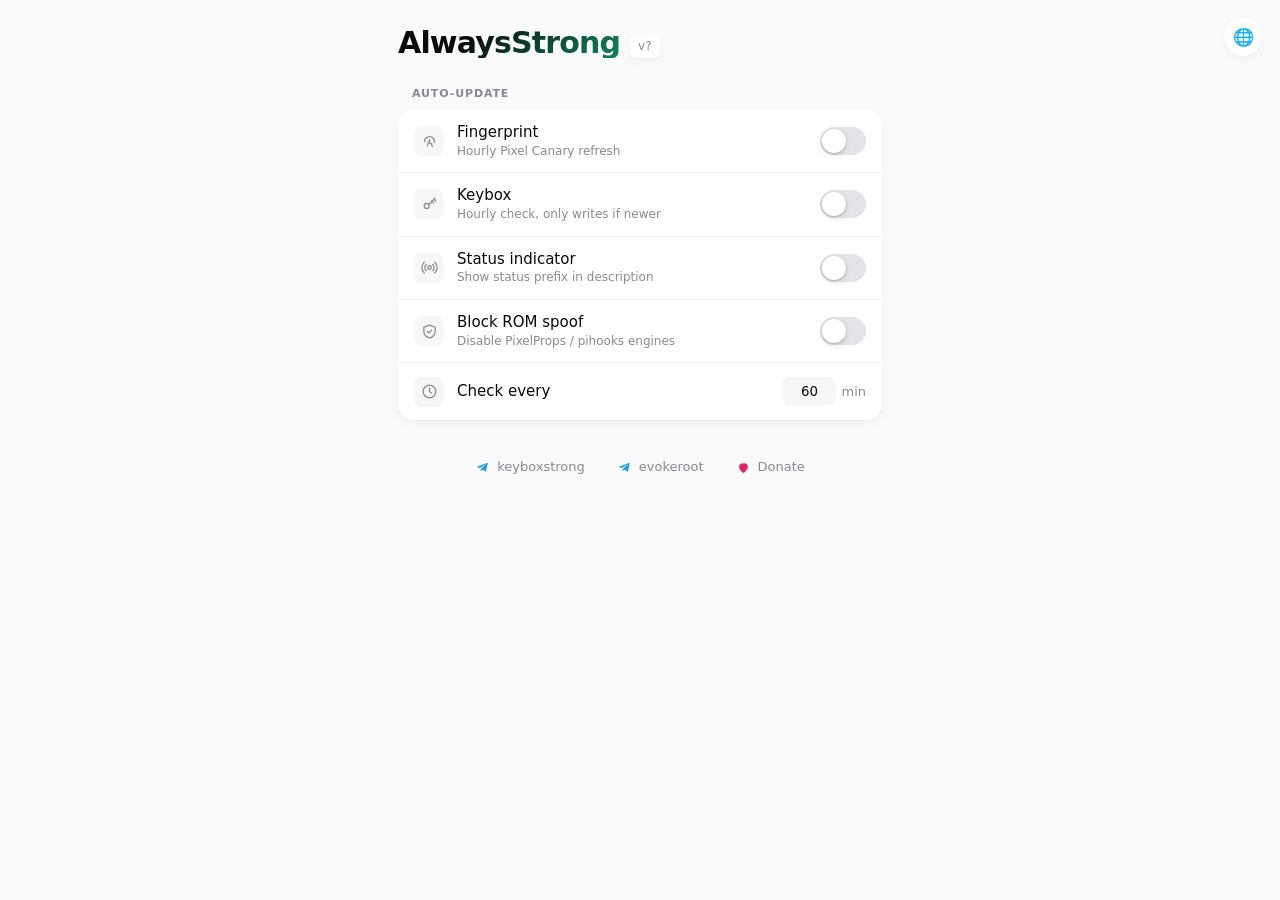
==== module/webroot/index.html @ 94226274 "fix: status indicator + dedup shared functions" ====
<!doctype html>
<html lang="en">
<head>
<meta charset="utf-8">
<meta name="viewport" content="width=device-width,initial-scale=1,viewport-fit=cover">
<meta name="color-scheme" content="light dark">
<title>AlwaysStrong</title>
<style>
:root{
  --bg:#fafafa; --fg:#0a0a0a; --muted:#8a8a8e;
  --line:rgba(0,0,0,.06); --card:#ffffff;
  --slider:#e3e3e8; --accent:#10b981; --accent-2:#059669;
  --tg:#229ED9; --heart:#e0245e;
  --shadow:0 1px 2px rgba(0,0,0,.04),0 4px 12px rgba(0,0,0,.04);
  --shadow-pop:0 8px 28px rgba(0,0,0,.12),0 2px 8px rgba(0,0,0,.06);
}
@media (prefers-color-scheme: dark){
  :root{
    --bg:#000; --fg:#f5f5f7; --muted:#7f7f86;
    --line:rgba(255,255,255,.07); --card:#161618;
    --slider:#2c2c2e; --accent:#34d399; --accent-2:#10b981;
    --tg:#2AABEE;
    --shadow:0 1px 2px rgba(0,0,0,.4),0 4px 12px rgba(0,0,0,.18);
    --shadow-pop:0 12px 32px rgba(0,0,0,.45),0 2px 8px rgba(0,0,0,.3);
  }
}
*{box-sizing:border-box;-webkit-tap-highlight-color:transparent}
html,body{margin:0;background:var(--bg);color:var(--fg)}
body{
  font:15px/1.45 -apple-system,system-ui,"SF Pro Text","Segoe UI",Roboto,sans-serif;
  padding:28px 18px 40px;
  padding-top:max(28px,env(safe-area-inset-top));
  padding-bottom:max(40px,env(safe-area-inset-bottom));
  padding-left:max(18px,env(safe-area-inset-left));
  padding-right:max(18px,env(safe-area-inset-right));
  max-width:520px;margin:0 auto;
  -webkit-font-smoothing:antialiased;
  text-rendering:optimizeLegibility;
}

/* ---------------- header ---------------- */
.hd{margin:0 0 28px;display:flex;align-items:flex-end;gap:10px;flex-wrap:wrap}
h1{
  margin:0;font-size:30px;font-weight:700;letter-spacing:-.028em;line-height:1;
  background:linear-gradient(135deg,var(--fg) 30%,var(--accent) 130%);
  -webkit-background-clip:text;background-clip:text;color:transparent;
}
.ver{
  color:var(--muted);font-size:12px;font-variant-numeric:tabular-nums;
  font-weight:500;padding:3px 8px;border-radius:6px;
  background:var(--card);box-shadow:var(--shadow);
}

/* ---------------- status pill ---------------- */
.status[hidden]{display:none!important}
.status{
  display:flex;align-items:center;justify-content:space-between;
  margin:0 0 22px;padding:14px 16px;
  background:var(--card);border-radius:14px;box-shadow:var(--shadow);
  animation:rise .4s cubic-bezier(.2,.7,.2,1) both;
}
.status-l{display:flex;align-items:center;gap:10px;color:var(--muted);font-size:13px}
.status-dot{
  width:8px;height:8px;border-radius:50%;background:var(--accent);
  box-shadow:0 0 0 0 var(--accent);
  animation:pulse 2.2s ease-out infinite;
}
.status-val{font-size:17px;letter-spacing:.06em;line-height:1}
@keyframes pulse{
  0%{box-shadow:0 0 0 0 color-mix(in srgb,var(--accent) 55%,transparent)}
  70%{box-shadow:0 0 0 10px transparent}
  100%{box-shadow:0 0 0 0 transparent}
}

/* ---------------- card + rows ---------------- */
.lbl{
  font-size:11px;text-transform:uppercase;letter-spacing:.08em;
  color:var(--muted);margin:0 0 8px 14px;font-weight:600;
}
.card{
  background:var(--card);border-radius:16px;
  box-shadow:var(--shadow);overflow:hidden;margin-bottom:22px;
}
.row{
  display:flex;align-items:center;padding:13px 16px;min-height:58px;gap:13px;
  transition:background .15s;
}
.row+.row{border-top:1px solid var(--line)}
.row-ic{
  width:30px;height:30px;flex-shrink:0;border-radius:8px;
  display:flex;align-items:center;justify-content:center;
  color:var(--muted);background:color-mix(in srgb,var(--muted) 8%,transparent);
}
.row-ic svg{width:17px;height:17px;display:block}
.row-lbl{flex:1;min-width:0}
.row-t{font-size:15px;font-weight:500;line-height:1.25}
.row-s{font-size:12px;color:var(--muted);margin-top:2px;line-height:1.3}

/* toggle switch — iOS feel with bounce */
.sw{position:relative;width:46px;height:28px;flex-shrink:0}
.sw input{opacity:0;width:0;height:0;position:absolute}
.sw .sl{
  position:absolute;inset:0;background:var(--slider);
  border-radius:28px;cursor:pointer;
  transition:background .22s cubic-bezier(.2,.7,.2,1);
}
.sw .sl::before{
  content:"";position:absolute;left:2px;top:2px;width:24px;height:24px;
  background:#fff;border-radius:50%;
  box-shadow:0 1px 2px rgba(0,0,0,.18),0 2px 6px rgba(0,0,0,.12);
  transition:transform .26s cubic-bezier(.34,1.56,.64,1);
}
.sw input:checked + .sl{background:var(--accent)}
.sw input:checked + .sl::before{transform:translateX(18px)}
[dir="rtl"] .sw input:checked + .sl::before{transform:translateX(-18px)}

/* number input — invisible-until-edited feel */
.int-wrap{display:flex;align-items:baseline;gap:5px}
.int{
  appearance:none;-webkit-appearance:none;-moz-appearance:textfield;
  background:color-mix(in srgb,var(--muted) 8%,transparent);
  border:0;color:var(--fg);
  font:600 15px/1 inherit;font-family:inherit;font-variant-numeric:tabular-nums;
  width:54px;padding:7px 8px;border-radius:8px;text-align:center;
  transition:background .15s;
}
.int:focus{outline:0;background:color-mix(in srgb,var(--accent) 14%,transparent)}
.int::-webkit-inner-spin-button,
.int::-webkit-outer-spin-button{-webkit-appearance:none;margin:0}
.int-unit{color:var(--muted);font-size:13px}

/* ---------------- language picker ---------------- */
.lang-btn{
  position:fixed;top:env(safe-area-inset-top,0);right:0;
  margin:18px;width:38px;height:38px;border-radius:50%;
  background:var(--card);border:0;color:var(--fg);
  font-size:17px;cursor:pointer;line-height:1;padding:0;
  box-shadow:var(--shadow);
  -webkit-appearance:none;
  transition:transform .15s,box-shadow .15s;
  z-index:5;
}
.lang-btn:hover{box-shadow:var(--shadow-pop)}
.lang-btn:active{transform:scale(.92)}
.lang-pop{
  position:fixed;top:64px;right:18px;
  background:var(--card);border-radius:14px;
  padding:6px 0;min-width:172px;max-height:70vh;overflow:auto;
  box-shadow:var(--shadow-pop);
  z-index:10;
  animation:popin .18s cubic-bezier(.34,1.56,.64,1) both;
  transform-origin:top right;
}
@keyframes popin{from{opacity:0;transform:scale(.92)}to{opacity:1;transform:none}}
.lang-pop button{
  display:flex;align-items:center;justify-content:space-between;
  width:100%;text-align:left;background:transparent;border:0;
  color:var(--fg);padding:10px 16px;
  font:14px/1.2 inherit;font-family:inherit;cursor:pointer;
}
.lang-pop button:hover{background:color-mix(in srgb,var(--muted) 10%,transparent)}
.lang-pop button.active{color:var(--accent);font-weight:600}
.lang-pop button.active::after{content:"✓";font-size:13px;opacity:.9}

/* ---------------- footer ---------------- */
.foot{
  margin-top:30px;display:flex;justify-content:center;
  align-items:center;gap:8px;flex-wrap:wrap;
  animation:rise .5s cubic-bezier(.2,.7,.2,1) both;animation-delay:.2s;
}
.foot a{
  display:inline-flex;align-items:center;gap:7px;
  color:var(--muted);text-decoration:none;font-size:13px;font-weight:500;
  padding:8px 12px;border-radius:10px;
  transition:color .14s,background .14s,transform .12s;
}
.foot a:hover{color:var(--fg);background:color-mix(in srgb,var(--muted) 8%,transparent)}
.foot a:active{transform:scale(.96)}
.foot a svg{width:15px;height:15px;flex-shrink:0;display:block}
.foot a.tg svg{color:var(--tg)}
.foot a.dn svg{color:var(--heart)}

/* ---------------- mount animations ---------------- */
@keyframes rise{from{opacity:0;transform:translateY(8px)}to{opacity:1;transform:none}}
.hd,.lbl,.card{animation:rise .4s cubic-bezier(.2,.7,.2,1) both}
.lbl{animation-delay:.06s}
.card{animation-delay:.10s}
@media (prefers-reduced-motion: reduce){
  *,*::before,*::after{
    animation-duration:.001ms!important;
    transition-duration:.001ms!important;
  }
}
</style>
</head>
<body>

<button id="langBtn" class="lang-btn" aria-label="Language">🌐</button>
<div id="langPop" class="lang-pop" hidden></div>

<div class="hd">
  <h1>AlwaysStrong</h1>
  <div class="ver" id="ver">—</div>
</div>

<div class="status" id="statusRow" hidden>
  <span class="status-l">
    <span class="status-dot" id="statusDot"></span>
    <span data-i="status">Keybox status</span>
  </span>
  <span class="status-val" id="statusVal"></span>
</div>

<div class="lbl" data-i="auto">Auto-update</div>
<div class="card">

  <div class="row">
    <div class="row-ic">
      <svg viewBox="0 0 24 24" fill="none" stroke="currentColor" stroke-width="1.8" stroke-linecap="round" stroke-linejoin="round"><path d="M5 12c0-3.866 3.134-7 7-7s7 3.134 7 7v1"/><path d="M12 9v4c0 1.105.895 2 2 2"/><path d="M9 18c.6-1 1-2.5 1-5"/><path d="M16 19c-.667-.667-1-2-1-4"/></svg>
    </div>
    <div class="row-lbl">
      <div class="row-t" data-i="fp_t">Fingerprint</div>
      <div class="row-s" data-i="fp_s">Hourly Pixel Canary refresh</div>
    </div>
    <label class="sw"><input type="checkbox" id="fp"><span class="sl"></span></label>
  </div>

  <div class="row">
    <div class="row-ic">
      <svg viewBox="0 0 24 24" fill="none" stroke="currentColor" stroke-width="1.8" stroke-linecap="round" stroke-linejoin="round"><circle cx="8" cy="14" r="3.5"/><path d="m11 12 9-9"/><path d="m15 7 3 3"/><path d="m18 4 3 3"/></svg>
    </div>
    <div class="row-lbl">
      <div class="row-t" data-i="kb_t">Keybox</div>
      <div class="row-s" data-i="kb_s">Hourly check, only writes if newer</div>
    </div>
    <label class="sw"><input type="checkbox" id="kb"><span class="sl"></span></label>
  </div>

  <div class="row">
    <div class="row-ic">
      <svg viewBox="0 0 24 24" fill="none" stroke="currentColor" stroke-width="1.8" stroke-linecap="round" stroke-linejoin="round"><circle cx="12" cy="12" r="2.5"/><path d="M16.5 7.5a6 6 0 0 1 0 9"/><path d="M7.5 16.5a6 6 0 0 1 0-9"/><path d="M19.5 4.5a10 10 0 0 1 0 15"/><path d="M4.5 19.5a10 10 0 0 1 0-15"/></svg>
    </div>
    <div class="row-lbl">
      <div class="row-t" data-i="ind_t">Status indicator</div>
      <div class="row-s" data-i="ind_s">Show status prefix in description</div>
    </div>
    <label class="sw"><input type="checkbox" id="ind"><span class="sl"></span></label>
  </div>

  <div class="row">
    <div class="row-ic">
      <svg viewBox="0 0 24 24" fill="none" stroke="currentColor" stroke-width="1.8" stroke-linecap="round" stroke-linejoin="round"><path d="M12 3 4 6v6c0 4.5 3.5 8.5 8 9 4.5-.5 8-4.5 8-9V6z"/><path d="m9 12 2 2 4-4"/></svg>
    </div>
    <div class="row-lbl">
      <div class="row-t" data-i="rs_t">Block ROM spoof</div>
      <div class="row-s" data-i="rs_s">Disable PixelProps / pihooks engines</div>
    </div>
    <label class="sw"><input type="checkbox" id="rs"><span class="sl"></span></label>
  </div>

  <div class="row">
    <div class="row-ic">
      <svg viewBox="0 0 24 24" fill="none" stroke="currentColor" stroke-width="1.8" stroke-linecap="round" stroke-linejoin="round"><circle cx="12" cy="12" r="9"/><path d="M12 7v5l3 2"/></svg>
    </div>
    <div class="row-lbl">
      <div class="row-t" data-i="int_t">Check every</div>
    </div>
    <div class="int-wrap">
      <input id="int" class="int" type="number" min="1" step="1" inputmode="numeric" value="60">
      <span class="int-unit">min</span>
    </div>
  </div>

</div>

<div class="foot">
  <a class="tg" href="https://t.me/keyboxstrong" data-ext>
    <svg viewBox="0 0 24 24" fill="currentColor" aria-hidden="true"><path d="M9.78 17.6 9.61 14l7.5-6.78c.34-.31-.07-.46-.52-.19L7.74 12.85 3.74 11.6c-.86-.27-.87-.86.2-1.27L19.16 4.6c.71-.32 1.4.17 1.13 1.27L17.7 17.61c-.19.89-.72 1.1-1.46.69l-3.99-2.94-1.92 1.86c-.22.22-.41.41-.85.41-.43 0-.4-.2-.55-.6-.16-.42-.79-2.6-1.15-3.43z"/></svg>
    <span>keyboxstrong</span>
  </a>
  <a class="tg" href="https://t.me/evokeroot" data-ext>
    <svg viewBox="0 0 24 24" fill="currentColor" aria-hidden="true"><path d="M9.78 17.6 9.61 14l7.5-6.78c.34-.31-.07-.46-.52-.19L7.74 12.85 3.74 11.6c-.86-.27-.87-.86.2-1.27L19.16 4.6c.71-.32 1.4.17 1.13 1.27L17.7 17.61c-.19.89-.72 1.1-1.46.69l-3.99-2.94-1.92 1.86c-.22.22-.41.41-.85.41-.43 0-.4-.2-.55-.6-.16-.42-.79-2.6-1.15-3.43z"/></svg>
    <span>evokeroot</span>
  </a>
  <a class="dn" href="https://coindrop.to/evokerrr" data-ext>
    <svg viewBox="0 0 24 24" fill="currentColor" aria-hidden="true"><path d="M12 21s-7-4.35-7-10.5C5 7.5 7.5 5 10.5 5 12 5 12 6 12 6s0-1 1.5-1C16.5 5 19 7.5 19 10.5 19 16.65 12 21 12 21z"/></svg>
    <span data-i="donate">Donate</span>
  </a>
</div>

<script>
const I={
  en:{auto:"Auto-update",fp_t:"Fingerprint",fp_s:"Hourly Pixel Canary refresh",kb_t:"Keybox",kb_s:"Hourly check, only writes if newer",status:"Keybox status",ind_t:"Status indicator",ind_s:"Show status prefix in description",rs_t:"Block ROM spoof",rs_s:"Disable PixelProps / pihooks engines",int_t:"Check every",donate:"Donate"},
  tr:{auto:"Otomatik güncelleme",fp_t:"Fingerprint",fp_s:"Her saat Pixel Canary'den çekilir",kb_t:"Keybox",kb_s:"Her saat kontrol, sadece yeniyse yazar",status:"Keybox durumu",ind_t:"Durum göstergesi",ind_s:"Açıklamada durum öneki göster",rs_t:"ROM spoofunu engelle",rs_s:"PixelProps / pihooks motorlarını kapat",int_t:"Kontrol aralığı",donate:"Bağış"},
  ru:{auto:"Автообновление",fp_t:"Fingerprint",fp_s:"Ежечасно с Pixel Canary",kb_t:"Keybox",kb_s:"Ежечасно проверка, запись только если новее",status:"Статус keybox",ind_t:"Индикатор",ind_s:"Показывать префикс в описании",rs_t:"Блок ROM-спуфа",rs_s:"Отключить PixelProps / pihooks",int_t:"Интервал",donate:"Поддержать"},
  es:{auto:"Actualización automática",fp_t:"Fingerprint",fp_s:"Refresco horario desde Pixel Canary",kb_t:"Keybox",kb_s:"Comprobación horaria, escribe solo si es nuevo",status:"Estado del keybox",ind_t:"Indicador",ind_s:"Mostrar prefijo de estado en la descripción",rs_t:"Bloquear ROM spoof",rs_s:"Desactivar PixelProps / pihooks",int_t:"Intervalo",donate:"Donar"},
  pt:{auto:"Atualização automática",fp_t:"Fingerprint",fp_s:"Atualização horária do Pixel Canary",kb_t:"Keybox",kb_s:"Verificação horária, grava só se for novo",status:"Status do keybox",ind_t:"Indicador",ind_s:"Mostrar prefixo de status na descrição",rs_t:"Bloquear ROM spoof",rs_s:"Desativar PixelProps / pihooks",int_t:"Intervalo",donate:"Doar"},
  de:{auto:"Auto-Update",fp_t:"Fingerprint",fp_s:"Stündliche Pixel-Canary-Aktualisierung",kb_t:"Keybox",kb_s:"Stündlich prüfen, nur bei Neuerem schreiben",status:"Keybox-Status",ind_t:"Statusanzeige",ind_s:"Statuspräfix in der Beschreibung",rs_t:"ROM-Spoof blockieren",rs_s:"PixelProps / pihooks deaktivieren",int_t:"Intervall",donate:"Spenden"},
  fr:{auto:"Mise à jour auto",fp_t:"Fingerprint",fp_s:"Rafraîchissement horaire depuis Pixel Canary",kb_t:"Keybox",kb_s:"Vérification horaire, écrit seulement si plus récent",status:"Statut keybox",ind_t:"Indicateur",ind_s:"Afficher le préfixe d'état",rs_t:"Bloquer le spoof ROM",rs_s:"Désactiver PixelProps / pihooks",int_t:"Intervalle",donate:"Faire un don"},
  it:{auto:"Aggiornamento automatico",fp_t:"Fingerprint",fp_s:"Aggiornamento orario da Pixel Canary",kb_t:"Keybox",kb_s:"Controllo orario, scrive solo se più recente",status:"Stato keybox",ind_t:"Indicatore",ind_s:"Mostra prefisso di stato",rs_t:"Blocca spoof ROM",rs_s:"Disattiva PixelProps / pihooks",int_t:"Intervallo",donate:"Dona"},
  id:{auto:"Pembaruan otomatis",fp_t:"Fingerprint",fp_s:"Penyegaran tiap jam dari Pixel Canary",kb_t:"Keybox",kb_s:"Cek tiap jam, hanya tulis jika lebih baru",status:"Status keybox",ind_t:"Indikator",ind_s:"Tampilkan awalan status di deskripsi",rs_t:"Blokir spoof ROM",rs_s:"Nonaktifkan PixelProps / pihooks",int_t:"Interval",donate:"Donasi"},
  vi:{auto:"Tự cập nhật",fp_t:"Fingerprint",fp_s:"Làm mới mỗi giờ từ Pixel Canary",kb_t:"Keybox",kb_s:"Kiểm tra mỗi giờ, chỉ ghi khi mới hơn",status:"Trạng thái keybox",ind_t:"Chỉ báo",ind_s:"Hiện tiền tố trạng thái trong mô tả",rs_t:"Chặn giả mạo ROM",rs_s:"Vô hiệu hóa PixelProps / pihooks",int_t:"Khoảng kiểm tra",donate:"Quyên góp"},
  ar:{auto:"تحديث تلقائي",fp_t:"البصمة",fp_s:"تحديث كل ساعة من Pixel Canary",kb_t:"Keybox",kb_s:"فحص كل ساعة، يكتب فقط إذا كان أحدث",status:"حالة keybox",ind_t:"مؤشر الحالة",ind_s:"عرض بادئة الحالة في الوصف",rs_t:"حظر انتحال ROM",rs_s:"تعطيل PixelProps / pihooks",int_t:"التحقق كل",donate:"تبرع"},
  zh:{auto:"自动更新",fp_t:"指纹",fp_s:"每小时从 Pixel Canary 刷新",kb_t:"Keybox",kb_s:"每小时检查，仅在更新时写入",status:"Keybox 状态",ind_t:"状态指示",ind_s:"在描述中显示状态前缀",rs_t:"屏蔽 ROM 伪装",rs_s:"禁用 PixelProps / pihooks",int_t:"检查间隔",donate:"捐赠"},
  ja:{auto:"自動更新",fp_t:"フィンガープリント",fp_s:"Pixel Canaryから毎時更新",kb_t:"Keybox",kb_s:"毎時チェック、新しい場合のみ書き込み",status:"Keybox の状態",ind_t:"ステータス表示",ind_s:"説明にステータスプレフィックスを表示",rs_t:"ROM 偽装をブロック",rs_s:"PixelProps / pihooks を無効化",int_t:"チェック間隔",donate:"寄付"},
  ko:{auto:"자동 업데이트",fp_t:"지문",fp_s:"매시간 Pixel Canary에서 새로고침",kb_t:"Keybox",kb_s:"매시간 확인, 새 것일 때만 기록",status:"Keybox 상태",ind_t:"상태 표시",ind_s:"설명에 상태 접두사 표시",rs_t:"ROM 스푸핑 차단",rs_s:"PixelProps / pihooks 비활성화",int_t:"확인 간격",donate:"후원"},
  hi:{auto:"स्वतः अपडेट",fp_t:"फिंगरप्रिंट",fp_s:"हर घंटे Pixel Canary से ताज़ा",kb_t:"Keybox",kb_s:"हर घंटे जाँच, नया होने पर ही लिखें",status:"Keybox स्थिति",ind_t:"स्थिति संकेतक",ind_s:"विवरण में स्थिति उपसर्ग दिखाएं",rs_t:"ROM स्पूफ ब्लॉक करें",rs_s:"PixelProps / pihooks बंद करें",int_t:"हर बार जाँच",donate:"दान"},
};
const RTL=new Set(["ar","he","fa","ur"]);
const NAMES={en:"English",tr:"Türkçe",ru:"Русский",es:"Español",pt:"Português",de:"Deutsch",fr:"Français",it:"Italiano",id:"Bahasa Indonesia",vi:"Tiếng Việt",ar:"العربية",zh:"中文",ja:"日本語",ko:"한국어",hi:"हिन्दी"};

function pickLang(){
  const saved=localStorage.getItem("lang");
  if(saved && I[saved]) return saved;
  const langs=[navigator.language,...(navigator.languages||[])];
  for(const l of langs){
    if(!l) continue;
    const base=l.toLowerCase().split("-")[0];
    if(I[base]) return base;
  }
  return "en";
}
const L=pickLang();
const T=I[L];
document.documentElement.lang=L;
if(RTL.has(L)) document.documentElement.dir="rtl";
document.querySelectorAll("[data-i]").forEach(el=>{
  const k=el.dataset.i;
  if(T[k]) el.textContent=T[k];
});

const langBtn=document.getElementById("langBtn");
const langPop=document.getElementById("langPop");
Object.keys(NAMES).filter(k=>I[k]).forEach(k=>{
  const b=document.createElement("button");
  b.textContent=NAMES[k];
  if(k===L) b.className="active";
  b.addEventListener("click",()=>{
    localStorage.setItem("lang",k);
    location.reload();
  });
  langPop.appendChild(b);
});
langBtn.addEventListener("click",e=>{
  e.stopPropagation();
  langPop.hidden=!langPop.hidden;
});
document.addEventListener("click",e=>{
  if(!langPop.hidden && !langPop.contains(e.target)) langPop.hidden=true;
});

function ksuExec(cmd){
  return new Promise(resolve=>{
    if(typeof ksu==="undefined"||!ksu.exec){
      resolve({errno:-1,stdout:"",stderr:"no bridge"});
      return;
    }
    const cb="__cb"+Date.now()+Math.floor(Math.random()*1e6);
    window[cb]=(errno,stdout,stderr)=>{
      delete window[cb];
      resolve({errno,stdout:stdout||"",stderr:stderr||""});
    };
    try{ ksu.exec(cmd,"{}",cb); }
    catch(e){ delete window[cb]; resolve({errno:-1,stdout:"",stderr:String(e)}); }
  });
}

// External-link opener for KSU/APatch WebView (which traps navigation
// in the panel). MMRL respects normal <a> so we only fire am-intent
// when the ksu bridge is present.
function openExternal(url){
  const safe=url.replace(/'/g,"'\\''");
  if(typeof ksu!=="undefined" && ksu.exec){
    ksuExec(`am start -a android.intent.action.VIEW -d '${safe}' >/dev/null 2>&1`);
    return true;
  }
  return false;
}
document.querySelectorAll("a[data-ext]").forEach(a=>{
  a.addEventListener("click",e=>{ if(openExternal(a.href)) e.preventDefault(); });
});

const CFG="/data/adb/tricky_store";
const FP_FLAG=CFG+"/no_auto_fp";
const KB_FLAG=CFG+"/no_auto_keybox";
const IND_FLAG=CFG+"/no_auto_indicator";
const RS_FLAG=CFG+"/no_rom_spoof_block";
const INT_FILE=CFG+"/hourly_interval_sec";
const MOD="/data/adb/modules/tricky_store";

// flag absent = feature enabled
async function readEnabled(path){
  const r=await ksuExec(`[ -f "${path}" ] && echo 0 || echo 1`);
  return r.stdout.trim()==="1";
}
async function writeEnabled(path,on){
  await ksuExec(on?`rm -f "${path}"`:`mkdir -p "${CFG}" && touch "${path}"`);
}

async function loadStatus(){
  const r=await ksuExec(`cat "${CFG}/indicator.txt" 2>/dev/null`);
  const s=(r.stdout||"").trim();
  if(s && /[🟢🔴🟡⚫⚪]/.test(s)){
    document.getElementById("statusVal").textContent=s;
    document.getElementById("statusRow").hidden=false;
  } else {
    document.getElementById("statusRow").hidden=true;
  }
}

async function init(){
  const v=await ksuExec(`grep '^version=' "${MOD}/module.prop" 2>/dev/null | cut -d= -f2-`);
  document.getElementById("ver").textContent=(v.stdout.trim()||"v?");

  await loadStatus();

  const fp=document.getElementById("fp");
  const kb=document.getElementById("kb");
  const ind=document.getElementById("ind");
  const rs=document.getElementById("rs");
  const intInp=document.getElementById("int");
  fp.checked=await readEnabled(FP_FLAG);
  kb.checked=await readEnabled(KB_FLAG);
  ind.checked=await readEnabled(IND_FLAG);
  rs.checked=await readEnabled(RS_FLAG);
  fp.addEventListener("change",e=>writeEnabled(FP_FLAG,e.target.checked));
  kb.addEventListener("change",e=>writeEnabled(KB_FLAG,e.target.checked));
  ind.addEventListener("change",async e=>{
    await writeEnabled(IND_FLAG,e.target.checked);
    await loadStatus();
  });
  rs.addEventListener("change",e=>writeEnabled(RS_FLAG,e.target.checked));

  const cur=await ksuExec(`cat "${INT_FILE}" 2>/dev/null`);
  const curSec=parseInt((cur.stdout||"").trim(),10);
  intInp.value=Number.isFinite(curSec)&&curSec>=60 ? Math.round(curSec/60) : 60;
  const saveInterval=async()=>{
    let m=parseInt(intInp.value,10);
    if(!Number.isFinite(m)||m<1) m=60;
    intInp.value=m;
    await ksuExec(`mkdir -p "${CFG}" && echo ${m*60} > "${INT_FILE}"`);
  };
  intInp.addEventListener("blur",saveInterval);
  intInp.addEventListener("keydown",e=>{ if(e.key==="Enter") e.target.blur(); });
}
init();
</script>

</body>
</html>
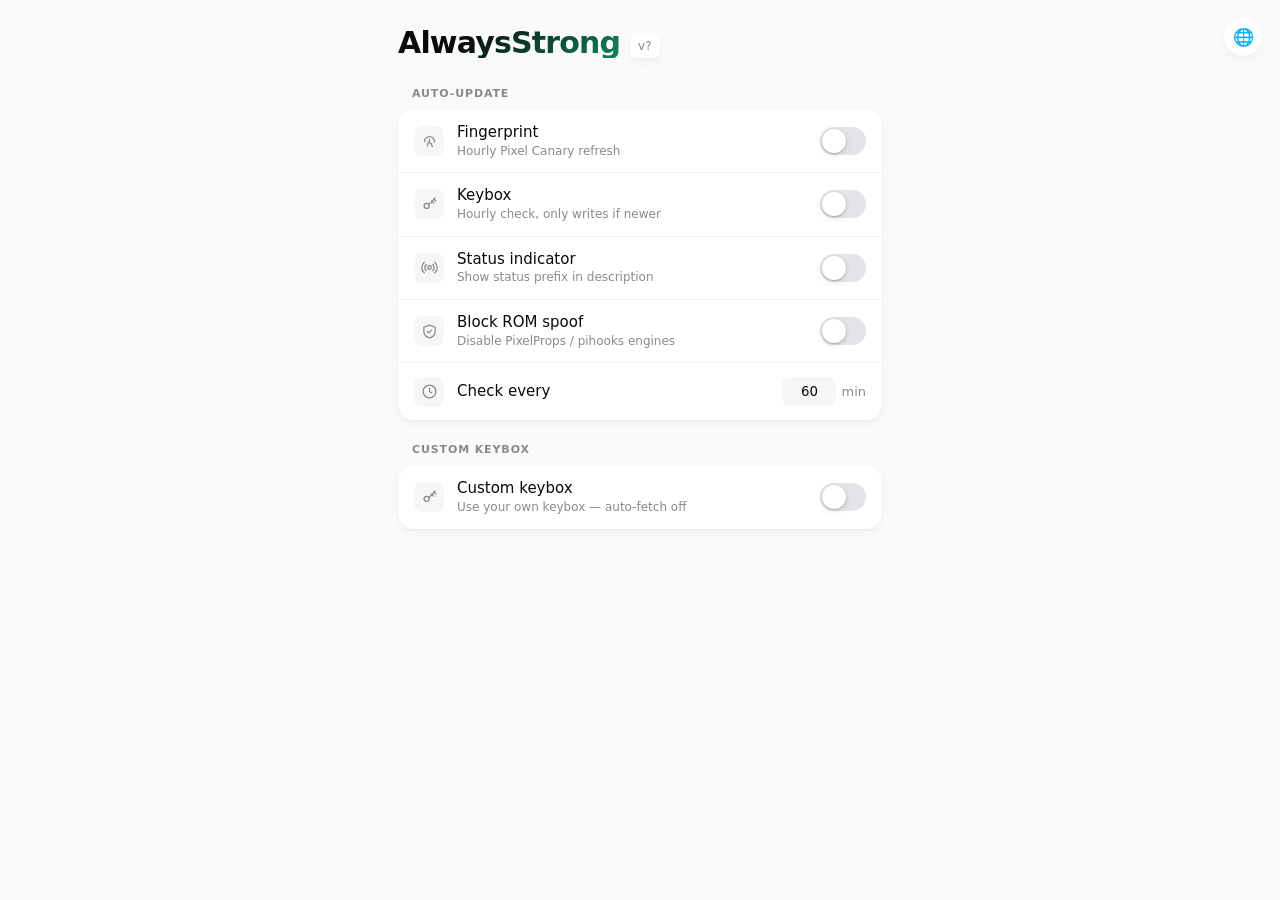
==== commit d2651c2d: "Remove promotion links" ====
--- a/module/webroot/index.html
+++ b/module/webroot/index.html
@@ -25,6 +25,9 @@
   }
 }
 *{box-sizing:border-box;-webkit-tap-highlight-color:transparent}
+/* class selectors (.fm{display:flex}, .icon-btn{display:flex}) would otherwise
+   beat the UA [hidden] rule and force hidden elements visible — pin it. */
+[hidden]{display:none!important}
 html,body{margin:0;background:var(--bg);color:var(--fg)}
 body{
   font:15px/1.45 -apple-system,system-ui,"SF Pro Text","Segoe UI",Roboto,sans-serif;
@@ -52,7 +55,6 @@
 }
 
 /* ---------------- status pill ---------------- */
-.status[hidden]{display:none!important}
 .status{
   display:flex;align-items:center;justify-content:space-between;
   margin:0 0 22px;padding:14px 16px;
@@ -66,6 +68,8 @@
   animation:pulse 2.2s ease-out infinite;
 }
 .status-val{font-size:17px;letter-spacing:.06em;line-height:1}
+.status-r{display:flex;align-items:center;gap:10px}
+.kb-name{font-size:12px;color:var(--muted);font-weight:500;font-variant-numeric:tabular-nums;white-space:nowrap}
 @keyframes pulse{
   0%{box-shadow:0 0 0 0 color-mix(in srgb,var(--accent) 55%,transparent)}
   70%{box-shadow:0 0 0 10px transparent}
@@ -128,6 +132,88 @@
 .int::-webkit-inner-spin-button,
 .int::-webkit-outer-spin-button{-webkit-appearance:none;margin:0}
 .int-unit{color:var(--muted);font-size:13px}
+
+/* ---------------- custom keybox ---------------- */
+.ck-actions{display:flex;align-items:center;gap:8px;flex-shrink:0}
+.icon-btn{
+  width:34px;height:34px;flex-shrink:0;border:0;border-radius:9px;
+  background:color-mix(in srgb,var(--muted) 10%,transparent);
+  color:var(--muted);cursor:pointer;padding:0;
+  display:flex;align-items:center;justify-content:center;
+  -webkit-appearance:none;
+  transition:background .15s,color .15s,transform .12s;
+}
+.icon-btn:hover{color:var(--fg)}
+.icon-btn:active{transform:scale(.92)}
+.icon-btn svg{width:17px;height:17px;display:block}
+.icon-btn.danger:hover{color:#ef4444;background:color-mix(in srgb,#ef4444 14%,transparent)}
+.row{transition:background .15s,opacity .25s}
+.row.disabled{opacity:.42;pointer-events:none}
+#ckName{cursor:pointer}
+#ckName.ck-sel{font-size:13px;font-weight:500}
+/* smooth accordion for the file row instead of an abrupt pop */
+#ckFileRow{
+  max-height:0;min-height:0;opacity:0;overflow:hidden;
+  padding-top:0;padding-bottom:0;border-top:0;
+  transition:max-height .3s cubic-bezier(.2,.7,.2,1),opacity .24s ease,
+             padding .3s cubic-bezier(.2,.7,.2,1);
+}
+#ckFileRow.ck-open{
+  max-height:88px;min-height:58px;opacity:1;
+  padding-top:13px;padding-bottom:13px;border-top:1px solid var(--line);
+}
+
+/* ---------------- file manager (Tricky-Addon style dialog) ---------------- */
+.fm{
+  position:fixed;inset:0;z-index:50;background:rgba(0,0,0,.55);
+  display:flex;align-items:center;justify-content:center;padding:16px;
+  padding-top:max(16px,env(safe-area-inset-top));
+  padding-bottom:max(16px,env(safe-area-inset-bottom));
+  animation:fmfade .2s ease both;
+}
+@keyframes fmfade{from{opacity:0}to{opacity:1}}
+.fm-box{
+  background:var(--card);width:100%;max-width:460px;height:80vh;max-height:660px;
+  border-radius:26px;display:flex;flex-direction:column;overflow:hidden;
+  box-shadow:var(--shadow-pop);
+  animation:fmpop .3s cubic-bezier(.34,1.28,.64,1) both;
+}
+@keyframes fmpop{from{opacity:0;transform:scale(.93)}to{opacity:1;transform:none}}
+.fm-bar{display:flex;align-items:center;gap:6px;padding:14px 12px 10px}
+.fm-crumb{
+  flex:1;min-width:0;overflow-x:auto;white-space:nowrap;font-size:13.5px;
+  scrollbar-width:none;-ms-overflow-style:none;padding:2px 2px;
+}
+.fm-crumb::-webkit-scrollbar{display:none}
+.fm-seg{cursor:pointer;color:var(--fg);font-weight:500}
+.fm-seg:last-child{color:var(--muted)}
+.fm-sep{color:var(--muted);padding:0 5px}
+#fmSort{width:auto;padding:0 12px;height:34px;font-size:12px;font-weight:600;flex-shrink:0}
+.fm-list{
+  flex:1;overflow-y:auto;padding:6px 8px;-webkit-overflow-scrolling:touch;
+  transition:transform .16s ease,opacity .16s ease;
+  will-change:transform,opacity;
+}
+.fm-list.switching{transform:scale(.97);opacity:0}
+.fm-item{
+  display:flex;align-items:center;gap:12px;padding:11px 12px;border-radius:13px;
+  cursor:pointer;transition:background .12s;
+}
+.fm-item:active{background:color-mix(in srgb,var(--muted) 15%,transparent)}
+.fm-ic{width:26px;height:26px;flex-shrink:0;display:flex;align-items:center;justify-content:center;color:var(--muted)}
+.fm-ic svg{width:21px;height:21px;display:block}
+.fm-ic.dir{color:var(--accent)}
+.fm-info{flex:1;min-width:0}
+.fm-nm{font-size:14px;white-space:nowrap;overflow:hidden;text-overflow:ellipsis}
+.fm-sub{font-size:11px;color:var(--muted);margin-top:1px;font-variant-numeric:tabular-nums}
+.fm-empty{text-align:center;color:var(--muted);font-size:13px;padding:36px 16px}
+.fm-foot{display:flex;justify-content:flex-end;padding:8px 12px 12px;border-top:1px solid var(--line)}
+.fm-cancel{
+  background:transparent;border:0;color:var(--accent);cursor:pointer;
+  font:600 14px/1 inherit;font-family:inherit;padding:9px 16px;border-radius:11px;
+  transition:background .14s;
+}
+.fm-cancel:active{background:color-mix(in srgb,var(--accent) 14%,transparent)}
 
 /* ---------------- language picker ---------------- */
 .lang-btn{
@@ -208,7 +294,10 @@
     <span class="status-dot" id="statusDot"></span>
     <span data-i="status">Keybox status</span>
   </span>
-  <span class="status-val" id="statusVal"></span>
+  <span class="status-r">
+    <span class="kb-name" id="kbName"></span>
+    <span class="status-val" id="statusVal">—</span>
+  </span>
 </div>
 
 <div class="lbl" data-i="auto">Auto-update</div>
@@ -273,25 +362,57 @@
 
 </div>
 
-<div class="foot">
-  <a class="tg" href="https://t.me/keyboxstrong" data-ext>
-    <svg viewBox="0 0 24 24" fill="currentColor" aria-hidden="true"><path d="M9.78 17.6 9.61 14l7.5-6.78c.34-.31-.07-.46-.52-.19L7.74 12.85 3.74 11.6c-.86-.27-.87-.86.2-1.27L19.16 4.6c.71-.32 1.4.17 1.13 1.27L17.7 17.61c-.19.89-.72 1.1-1.46.69l-3.99-2.94-1.92 1.86c-.22.22-.41.41-.85.41-.43 0-.4-.2-.55-.6-.16-.42-.79-2.6-1.15-3.43z"/></svg>
-    <span>keyboxstrong</span>
-  </a>
-  <a class="tg" href="https://t.me/evokeroot" data-ext>
-    <svg viewBox="0 0 24 24" fill="currentColor" aria-hidden="true"><path d="M9.78 17.6 9.61 14l7.5-6.78c.34-.31-.07-.46-.52-.19L7.74 12.85 3.74 11.6c-.86-.27-.87-.86.2-1.27L19.16 4.6c.71-.32 1.4.17 1.13 1.27L17.7 17.61c-.19.89-.72 1.1-1.46.69l-3.99-2.94-1.92 1.86c-.22.22-.41.41-.85.41-.43 0-.4-.2-.55-.6-.16-.42-.79-2.6-1.15-3.43z"/></svg>
-    <span>evokeroot</span>
-  </a>
-  <a class="dn" href="https://coindrop.to/evokerrr" data-ext>
-    <svg viewBox="0 0 24 24" fill="currentColor" aria-hidden="true"><path d="M12 21s-7-4.35-7-10.5C5 7.5 7.5 5 10.5 5 12 5 12 6 12 6s0-1 1.5-1C16.5 5 19 7.5 19 10.5 19 16.65 12 21 12 21z"/></svg>
-    <span data-i="donate">Donate</span>
-  </a>
+<div class="lbl" data-i="ckbx">Custom keybox</div>
+<div class="card">
+  <div class="row">
+    <div class="row-ic">
+      <svg viewBox="0 0 24 24" fill="none" stroke="currentColor" stroke-width="1.8" stroke-linecap="round" stroke-linejoin="round"><circle cx="8" cy="14" r="3.5"/><path d="m11 12 9-9"/><path d="m15 7 3 3"/><path d="m18 4 3 3"/></svg>
+    </div>
+    <div class="row-lbl">
+      <div class="row-t" data-i="ck_t">Custom keybox</div>
+      <div class="row-s" data-i="ck_s">Use your own keybox — auto-fetch off</div>
+    </div>
+    <label class="sw"><input type="checkbox" id="ck"><span class="sl"></span></label>
+  </div>
+  <div class="row" id="ckFileRow">
+    <div class="row-ic">
+      <svg viewBox="0 0 24 24" fill="none" stroke="currentColor" stroke-width="1.8" stroke-linecap="round" stroke-linejoin="round"><path d="M14 3v4a1 1 0 0 0 1 1h4"/><path d="M17 21H7a2 2 0 0 1-2-2V5a2 2 0 0 1 2-2h7l5 5v11a2 2 0 0 1-2 2z"/></svg>
+    </div>
+    <div class="row-lbl">
+      <div class="row-t" id="ckName" data-i="ck_pick">Select keybox file</div>
+      <div class="row-s" id="ckSize" data-i="ck_none">No file selected</div>
+    </div>
+    <div class="ck-actions">
+      <button class="icon-btn" id="ckPick" type="button" aria-label="Select">
+        <svg viewBox="0 0 24 24" fill="none" stroke="currentColor" stroke-width="1.8" stroke-linecap="round" stroke-linejoin="round"><path d="M4 20h16a1 1 0 0 0 1-1V8a1 1 0 0 0-1-1h-8l-2-2H4a1 1 0 0 0-1 1v13a1 1 0 0 0 1 1z"/></svg>
+      </button>
+      <button class="icon-btn danger" id="ckDel" type="button" aria-label="Delete" hidden>
+        <svg viewBox="0 0 24 24" fill="none" stroke="currentColor" stroke-width="1.8" stroke-linecap="round" stroke-linejoin="round"><path d="M4 7h16"/><path d="M10 11v6M14 11v6"/><path d="M6 7l1 13a1 1 0 0 0 1 1h8a1 1 0 0 0 1-1l1-13"/><path d="M9 7V4a1 1 0 0 1 1-1h4a1 1 0 0 1 1 1v3"/></svg>
+      </button>
+    </div>
+  </div>
+</div>
+
+<div class="fm" id="fm" hidden>
+  <div class="fm-box">
+    <div class="fm-bar">
+      <button class="icon-btn" id="fmUp" type="button" aria-label="Back">
+        <svg viewBox="0 0 24 24" fill="none" stroke="currentColor" stroke-width="1.9" stroke-linecap="round" stroke-linejoin="round"><path d="M19 12H5"/><path d="m12 19-7-7 7-7"/></svg>
+      </button>
+      <div class="fm-crumb" id="fmPath"></div>
+      <button class="icon-btn" id="fmSort" type="button" aria-label="Sort"><span id="fmSortLbl">A–Z</span></button>
+    </div>
+    <div class="fm-list" id="fmList"></div>
+    <div class="fm-foot">
+      <button class="fm-cancel" id="fmClose" type="button" data-i="fm_cancel">Cancel</button>
+    </div>
+  </div>
 </div>
 
 <script>
 const I={
-  en:{auto:"Auto-update",fp_t:"Fingerprint",fp_s:"Hourly Pixel Canary refresh",kb_t:"Keybox",kb_s:"Hourly check, only writes if newer",status:"Keybox status",ind_t:"Status indicator",ind_s:"Show status prefix in description",rs_t:"Block ROM spoof",rs_s:"Disable PixelProps / pihooks engines",int_t:"Check every",donate:"Donate"},
-  tr:{auto:"Otomatik güncelleme",fp_t:"Fingerprint",fp_s:"Her saat Pixel Canary'den çekilir",kb_t:"Keybox",kb_s:"Her saat kontrol, sadece yeniyse yazar",status:"Keybox durumu",ind_t:"Durum göstergesi",ind_s:"Açıklamada durum öneki göster",rs_t:"ROM spoofunu engelle",rs_s:"PixelProps / pihooks motorlarını kapat",int_t:"Kontrol aralığı",donate:"Bağış"},
+  en:{auto:"Auto-update",fp_t:"Fingerprint",fp_s:"Hourly Pixel Canary refresh",kb_t:"Keybox",kb_s:"Hourly check, only writes if newer",status:"Keybox status",ind_t:"Status indicator",ind_s:"Show status prefix in description",rs_t:"Block ROM spoof",rs_s:"Disable PixelProps / pihooks engines",int_t:"Check every",donate:"Donate",ckbx:"Custom keybox",ck_t:"Custom keybox",ck_s:"Use your own keybox — auto-fetch off",ck_pick:"Select keybox file",ck_none:"No file selected",ck_have:"keybox.xml",ck_bad:"Not a valid keybox",ck_sel:"Selected keybox:",fm_new:"Newest",fm_old:"Oldest",fm_empty:"Empty folder",fm_cancel:"Cancel"},
+  tr:{auto:"Otomatik güncelleme",fp_t:"Fingerprint",fp_s:"Her saat Pixel Canary'den çekilir",kb_t:"Keybox",kb_s:"Her saat kontrol, sadece yeniyse yazar",status:"Keybox durumu",ind_t:"Durum göstergesi",ind_s:"Açıklamada durum öneki göster",rs_t:"ROM spoofunu engelle",rs_s:"PixelProps / pihooks motorlarını kapat",int_t:"Kontrol aralığı",donate:"Bağış",ckbx:"Özel keybox",ck_t:"Özel keybox",ck_s:"Kendi keyboxını kullan — oto çekme kapalı",ck_pick:"Keybox dosyası seç",ck_none:"Dosya seçilmedi",ck_have:"keybox.xml",ck_bad:"Geçerli keybox değil",ck_sel:"Seçili keybox:",fm_new:"En yeni",fm_old:"En eski",fm_empty:"Boş klasör",fm_cancel:"İptal"},
   ru:{auto:"Автообновление",fp_t:"Fingerprint",fp_s:"Ежечасно с Pixel Canary",kb_t:"Keybox",kb_s:"Ежечасно проверка, запись только если новее",status:"Статус keybox",ind_t:"Индикатор",ind_s:"Показывать префикс в описании",rs_t:"Блок ROM-спуфа",rs_s:"Отключить PixelProps / pihooks",int_t:"Интервал",donate:"Поддержать"},
   es:{auto:"Actualización automática",fp_t:"Fingerprint",fp_s:"Refresco horario desde Pixel Canary",kb_t:"Keybox",kb_s:"Comprobación horaria, escribe solo si es nuevo",status:"Estado del keybox",ind_t:"Indicador",ind_s:"Mostrar prefijo de estado en la descripción",rs_t:"Bloquear ROM spoof",rs_s:"Desactivar PixelProps / pihooks",int_t:"Intervalo",donate:"Donar"},
   pt:{auto:"Atualização automática",fp_t:"Fingerprint",fp_s:"Atualização horária do Pixel Canary",kb_t:"Keybox",kb_s:"Verificação horária, grava só se for novo",status:"Status do keybox",ind_t:"Indicador",ind_s:"Mostrar prefixo de status na descrição",rs_t:"Bloquear ROM spoof",rs_s:"Desativar PixelProps / pihooks",int_t:"Intervalo",donate:"Doar"},
@@ -385,8 +506,21 @@
 const KB_FLAG=CFG+"/no_auto_keybox";
 const IND_FLAG=CFG+"/no_auto_indicator";
 const RS_FLAG=CFG+"/no_rom_spoof_block";
+const CK_FLAG=CFG+"/custom_keybox";
+const KEYBOX=CFG+"/keybox.xml";
 const INT_FILE=CFG+"/hourly_interval_sec";
 const MOD="/data/adb/modules/tricky_store";
+const KEY_HOST="http://evoker.qzz.io";
+
+// Current repo keybox name (evokerrkeyNN) from /meta.json — display only; the
+// keybox itself is still fetched from /key. Fetched once, used by the status
+// pill and the custom-keybox row.
+let metaKeyName="";
+async function fetchMetaName(){
+  const r=await ksuExec(`A=$(ls ${MOD}/bin/*/asfetch 2>/dev/null | head -1); [ -n "$A" ] && "$A" -T 8 ${KEY_HOST}/meta.json 2>/dev/null | grep -o '"filename"[^,]*' | head -1`);
+  const m=(r.stdout||"").match(/"([^"]+)\.xml"/);
+  metaKeyName = m ? m[1] : "";
+}
 
 // flag absent = feature enabled
 async function readEnabled(path){
@@ -396,9 +530,14 @@
 async function writeEnabled(path,on){
   await ksuExec(on?`rm -f "${path}"`:`mkdir -p "${CFG}" && touch "${path}"`);
 }
+// presence-based flag (file present = ON), opposite of the *_FLAG toggles above
+async function flagPresent(path){
+  const r=await ksuExec(`[ -f "${path}" ] && echo 1 || echo 0`);
+  return r.stdout.trim()==="1";
+}
 
 async function loadStatus(){
-  const r=await ksuExec(`cat "${CFG}/indicator.txt" 2>/dev/null`);
+  const r=await ksuExec(`grep -m1 '^description=' "${MOD}/module.prop" 2>/dev/null | sed -e 's/^description=//' | awk '{print $1}'`);
   const s=(r.stdout||"").trim();
   if(s && /[🟢🔴🟡⚫⚪]/.test(s)){
     document.getElementById("statusVal").textContent=s;
@@ -406,12 +545,15 @@
   } else {
     document.getElementById("statusRow").hidden=true;
   }
+  // Show which keybox is in use next to the health (label stays "Keybox status")
+  document.getElementById("kbName").textContent=metaKeyName||"";
 }
 
 async function init(){
   const v=await ksuExec(`grep '^version=' "${MOD}/module.prop" 2>/dev/null | cut -d= -f2-`);
   document.getElementById("ver").textContent=(v.stdout.trim()||"v?");
 
+  await fetchMetaName();
   await loadStatus();
 
   const fp=document.getElementById("fp");
@@ -427,6 +569,9 @@
   kb.addEventListener("change",e=>writeEnabled(KB_FLAG,e.target.checked));
   ind.addEventListener("change",async e=>{
     await writeEnabled(IND_FLAG,e.target.checked);
+    // Off → ask status_fetch to restore description= to clean base text.
+    // On  → next auto/manual run will write the prefix back in.
+    if(!e.target.checked) await ksuExec(`sh "${MOD}/status_fetch.sh" strip`);
     await loadStatus();
   });
   rs.addEventListener("change",e=>writeEnabled(RS_FLAG,e.target.checked));
@@ -442,6 +587,165 @@
   };
   intInp.addEventListener("blur",saveInterval);
   intInp.addEventListener("keydown",e=>{ if(e.key==="Enter") e.target.blur(); });
+
+  // ---- custom keybox + file manager ----
+  const ck=document.getElementById("ck");
+  const ckFileRow=document.getElementById("ckFileRow");
+  const ckName=document.getElementById("ckName");
+  const ckSize=document.getElementById("ckSize");
+  const ckPick=document.getElementById("ckPick");
+  const ckDel=document.getElementById("ckDel");
+  const kbRow=kb.closest(".row");
+  const KBNAME=CFG+"/.custom_keybox_name";
+
+  const shq=s=>"'"+String(s).replace(/'/g,"'\\''")+"'";
+  const fmtDate=sec=>{ if(!sec) return ""; const d=new Date(sec*1000),p=n=>String(n).padStart(2,"0");
+    return d.getFullYear()+"-"+p(d.getMonth()+1)+"-"+p(d.getDate()); };
+  const fmtSize=b=> b>=1048576?(b/1048576).toFixed(1)+" MB": b>=1024?(b/1024).toFixed(1)+" KB": b+" B";
+
+  // Smoothly expand/collapse the file row when custom is toggled; grey the
+  // auto-Keybox row when custom is on (module never auto-fetches then).
+  function ckSetEnabled(on){
+    ckFileRow.classList.toggle("ck-open",on);
+    if(kbRow) kbRow.classList.toggle("disabled",on);
+  }
+  async function ckRefresh(){
+    const r=await ksuExec(`[ -s "${KEYBOX}" ] && echo "$(wc -c < "${KEYBOX}")|$(stat -c %Y "${KEYBOX}" 2>/dev/null)" || echo "0|"`);
+    const t=(r.stdout||"").trim().split("|");
+    const bytes=parseInt(t[0],10)||0, mtime=parseInt(t[1],10)||0;
+    if(bytes>0){
+      // custom file name if the user picked one, else the auto keybox name
+      // (evokerrkeyNN) — not the generic "keybox.xml".
+      let nm=((await ksuExec(`cat "${KBNAME}" 2>/dev/null`)).stdout||"").trim();
+      if(!nm) nm=metaKeyName||"keybox.xml";
+      ckName.textContent=(T.ck_sel||"Selected keybox:")+" "+nm;
+      ckName.classList.add("ck-sel");
+      ckSize.textContent=fmtSize(bytes)+" · "+fmtDate(mtime);
+      ckDel.hidden=false;
+    } else {
+      ckName.textContent=(T.ck_pick||"Select keybox file");
+      ckName.classList.remove("ck-sel");
+      ckSize.textContent=(T.ck_none||"No file selected");
+      ckDel.hidden=true;
+    }
+  }
+
+  // file manager modal
+  const fm=document.getElementById("fm"), fmList=document.getElementById("fmList");
+  const fmPathEl=document.getElementById("fmPath"), fmSortLbl=document.getElementById("fmSortLbl");
+  const FM_START="/storage/emulated/0";
+  let fmPath=FM_START, fmSort=0, fmItems=[];
+  const SORTS=[
+    {lbl:"A–Z", cmp:(a,b)=>a.name.localeCompare(b.name)},
+    {lbl:"Z–A", cmp:(a,b)=>b.name.localeCompare(a.name)},
+    {lbl:(T.fm_new||"Newest"), cmp:(a,b)=>b.mtime-a.mtime},
+    {lbl:(T.fm_old||"Oldest"), cmp:(a,b)=>a.mtime-b.mtime},
+  ];
+  const DIR_SVG='<svg viewBox="0 0 24 24" fill="none" stroke="currentColor" stroke-width="1.8" stroke-linecap="round" stroke-linejoin="round"><path d="M4 20h16a1 1 0 0 0 1-1V8a1 1 0 0 0-1-1h-8l-2-2H4a1 1 0 0 0-1 1v13a1 1 0 0 0 1 1z"/></svg>';
+  const FILE_SVG='<svg viewBox="0 0 24 24" fill="none" stroke="currentColor" stroke-width="1.8" stroke-linecap="round" stroke-linejoin="round"><path d="M14 3v4a1 1 0 0 0 1 1h4"/><path d="M17 21H7a2 2 0 0 1-2-2V5a2 2 0 0 1 2-2h7l5 5v11a2 2 0 0 1-2 2z"/></svg>';
+  const sleep=ms=>new Promise(r=>setTimeout(r,ms));
+  const esc=s=>String(s).replace(/[&<>"]/g,c=>({"&":"&amp;","<":"&lt;",">":"&gt;",'"':"&quot;"}[c]));
+
+  // breadcrumb path: clickable segments joined with › (Tricky-Addon style)
+  function fmCrumb(){
+    const parts=fmPath.split("/").filter(Boolean);
+    let acc="";
+    const segs=parts.map(seg=>{ acc+="/"+seg; return `<span class="fm-seg" data-p="${esc(acc)}">${esc(seg)}</span>`; });
+    fmPathEl.innerHTML=segs.length ? segs.join('<span class="fm-sep">›</span>') : '<span class="fm-seg" data-p="/">/</span>';
+    fmPathEl.scrollLeft=fmPathEl.scrollWidth;
+  }
+
+  // One stat call for the whole directory (%F=type %s=size %Y=mtime %n=name) —
+  // ~25x faster than stat-per-file, which was the source of the lag.
+  async function fetchDir(path){
+    const cmd="cd "+shq(path)+" 2>/dev/null && stat -c '%F\t%s\t%Y\t%n' * 2>/dev/null";
+    const r=await ksuExec(cmd);
+    const items=[];
+    (r.stdout||"").split("\n").forEach(l=>{
+      if(!l) return;
+      const p=l.split("\t");
+      if(p.length<4) return;
+      const isDir=p[0]==="directory";
+      if(!isDir && p[0].indexOf("regular")<0) return; // skip symlinks/devices/sockets
+      items.push({dir:isDir, size:parseInt(p[1],10)||0, mtime:parseInt(p[2],10)||0, name:p.slice(3).join("\t")});
+    });
+    return items;
+  }
+  // Build the whole list as one innerHTML string (fast) + event delegation
+  // (one listener on the container, not one per row).
+  function renderDir(items){
+    fmSortLbl.textContent=SORTS[fmSort].lbl;
+    fmCrumb();
+    const dirs=items.filter(i=>i.dir).sort(SORTS[fmSort].cmp);
+    const files=items.filter(i=>!i.dir).sort(SORTS[fmSort].cmp);
+    let html="";
+    if(fmPath!=="/") html+=`<div class="fm-item" data-up="1"><div class="fm-ic dir">${DIR_SVG}</div><div class="fm-info"><div class="fm-nm">..</div></div></div>`;
+    if(!dirs.length && !files.length) html+=`<div class="fm-empty">${esc(T.fm_empty||"Empty folder")}</div>`;
+    for(const it of dirs.concat(files)){
+      const sub=it.dir?fmtDate(it.mtime):fmtSize(it.size)+" · "+fmtDate(it.mtime);
+      html+=`<div class="fm-item" data-dir="${it.dir?1:0}" data-name="${esc(it.name)}"><div class="fm-ic ${it.dir?"dir":""}">${it.dir?DIR_SVG:FILE_SVG}</div><div class="fm-info"><div class="fm-nm">${esc(it.name)}</div><div class="fm-sub">${sub}</div></div></div>`;
+    }
+    fmList.innerHTML=html;
+    fmList.scrollTop=0;
+  }
+  // Navigate: kick off the fetch WHILE the list fades out, so the animation
+  // overlaps the shell call instead of adding to it.
+  async function fmNav(){
+    fmList.classList.add("switching");
+    const pending=fetchDir(fmPath);
+    await sleep(90);
+    fmItems=await pending;
+    renderDir(fmItems);
+    requestAnimationFrame(()=>fmList.classList.remove("switching"));
+  }
+  // Re-sort without hitting the shell again — reorder the cached listing.
+  async function fmResort(){
+    fmList.classList.add("switching");
+    await sleep(90);
+    renderDir(fmItems);
+    requestAnimationFrame(()=>fmList.classList.remove("switching"));
+  }
+  function fmBack(){ if(fmPath==="/") return; fmPath=fmPath.replace(/\/[^/]*$/,"")||"/"; fmNav(); }
+
+  async function fmChoose(path,name){
+    const chk=await ksuExec("head -c 4096 "+shq(path)+" 2>/dev/null | grep -qi -e Keybox -e AndroidAttestation && echo ok || echo bad");
+    if((chk.stdout||"").trim()!=="ok"){ ckSize.textContent=(T.ck_bad||"Not a valid keybox"); fmClose(); return; }
+    await ksuExec("mkdir -p "+shq(CFG)+" && cp -f "+shq(path)+" "+shq(KEYBOX)+" && chmod 600 "+shq(KEYBOX)+" && printf '%s' "+shq(name)+" > "+shq(KBNAME));
+    fmClose(); await ckRefresh();
+  }
+  async function fmOpen(){
+    if(!ck.checked) return;
+    fmPath=FM_START; fm.hidden=false; fmList.classList.remove("switching");
+    fmList.innerHTML="";
+    fmItems=await fetchDir(fmPath);
+    renderDir(fmItems);
+  }
+  function fmClose(){ fm.hidden=true; }
+
+  document.getElementById("fmUp").addEventListener("click",fmBack);
+  document.getElementById("fmSort").addEventListener("click",()=>{ fmSort=(fmSort+1)%SORTS.length; fmResort(); });
+  document.getElementById("fmClose").addEventListener("click",fmClose);
+  fmPathEl.addEventListener("click",e=>{ const s=e.target.closest(".fm-seg"); if(s && s.dataset.p!==fmPath){ fmPath=s.dataset.p; fmNav(); }});
+  fm.addEventListener("click",e=>{ if(e.target===fm) fmClose(); });
+  // one delegated click handler for the whole list (no per-row listeners)
+  fmList.addEventListener("click",e=>{
+    const item=e.target.closest(".fm-item"); if(!item) return;
+    if(item.dataset.up){ fmBack(); return; }
+    const name=item.dataset.name;
+    const np=(fmPath==="/"?"":fmPath)+"/"+name;
+    if(item.dataset.dir==="1"){ fmPath=np; fmNav(); } else fmChoose(np,name);
+  });
+
+  ck.checked=await flagPresent(CK_FLAG);
+  ckSetEnabled(ck.checked);
+  await ckRefresh();
+  ck.addEventListener("change",async e=>{
+    await ksuExec(e.target.checked?`mkdir -p "${CFG}" && touch "${CK_FLAG}"`:`rm -f "${CK_FLAG}"`);
+    ckSetEnabled(e.target.checked);
+  });
+  ckPick.addEventListener("click",fmOpen);
+  ckName.addEventListener("click",fmOpen);
+  ckDel.addEventListener("click",async ()=>{ await ksuExec(`rm -f "${KEYBOX}" "${KBNAME}"`); await ckRefresh(); });
 }
 init();
 </script>
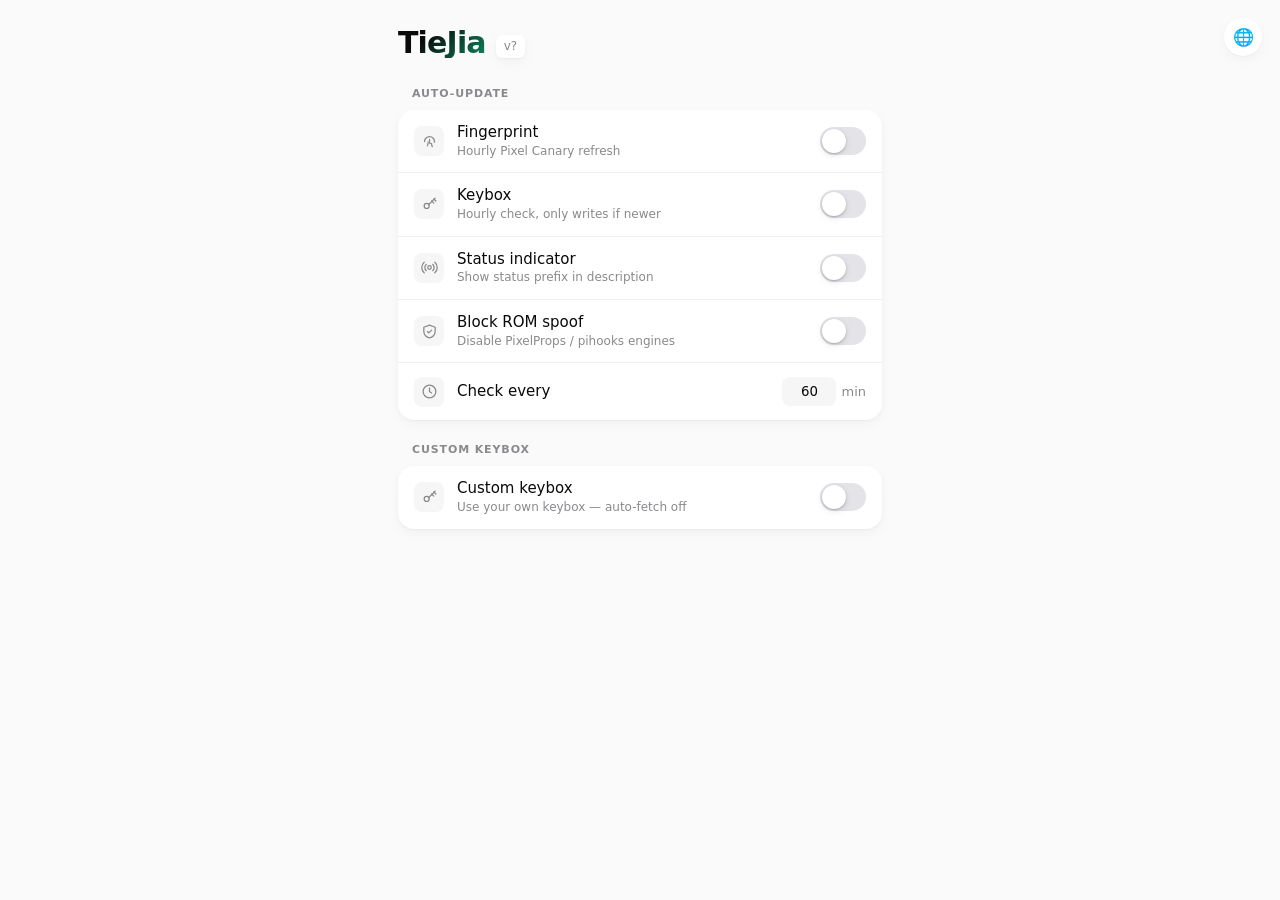
==== commit 06014203: "v1.4.10 — 10-bug security & robustness hotfix - P0: autopif4.sh find_busybox() infinite recursion (s" ====
--- a/module/webroot/index.html
+++ b/module/webroot/index.html
@@ -4,7 +4,10 @@
 <meta charset="utf-8">
 <meta name="viewport" content="width=device-width,initial-scale=1,viewport-fit=cover">
 <meta name="color-scheme" content="light dark">
-<title>AlwaysStrong</title>
+<title>TieJia</title>
+<script>
+window.__statusPromise=fetch('./status.json').then(function(r){return r.ok?r.json():null}).catch(function(){return null});
+</script>
 <style>
 :root{
   --bg:#fafafa; --fg:#0a0a0a; --muted:#8a8a8e;
@@ -25,8 +28,6 @@
   }
 }
 *{box-sizing:border-box;-webkit-tap-highlight-color:transparent}
-/* class selectors (.fm{display:flex}, .icon-btn{display:flex}) would otherwise
-   beat the UA [hidden] rule and force hidden elements visible — pin it. */
 [hidden]{display:none!important}
 html,body{margin:0;background:var(--bg);color:var(--fg)}
 body{
@@ -40,8 +41,6 @@
   -webkit-font-smoothing:antialiased;
   text-rendering:optimizeLegibility;
 }
-
-/* ---------------- header ---------------- */
 .hd{margin:0 0 28px;display:flex;align-items:flex-end;gap:10px;flex-wrap:wrap}
 h1{
   margin:0;font-size:30px;font-weight:700;letter-spacing:-.028em;line-height:1;
@@ -53,8 +52,6 @@
   font-weight:500;padding:3px 8px;border-radius:6px;
   background:var(--card);box-shadow:var(--shadow);
 }
-
-/* ---------------- status pill ---------------- */
 .status{
   display:flex;align-items:center;justify-content:space-between;
   margin:0 0 22px;padding:14px 16px;
@@ -75,8 +72,6 @@
   70%{box-shadow:0 0 0 10px transparent}
   100%{box-shadow:0 0 0 0 transparent}
 }
-
-/* ---------------- card + rows ---------------- */
 .lbl{
   font-size:11px;text-transform:uppercase;letter-spacing:.08em;
   color:var(--muted);margin:0 0 8px 14px;font-weight:600;
@@ -99,8 +94,6 @@
 .row-lbl{flex:1;min-width:0}
 .row-t{font-size:15px;font-weight:500;line-height:1.25}
 .row-s{font-size:12px;color:var(--muted);margin-top:2px;line-height:1.3}
-
-/* toggle switch — iOS feel with bounce */
 .sw{position:relative;width:46px;height:28px;flex-shrink:0}
 .sw input{opacity:0;width:0;height:0;position:absolute}
 .sw .sl{
@@ -117,8 +110,6 @@
 .sw input:checked + .sl{background:var(--accent)}
 .sw input:checked + .sl::before{transform:translateX(18px)}
 [dir="rtl"] .sw input:checked + .sl::before{transform:translateX(-18px)}
-
-/* number input — invisible-until-edited feel */
 .int-wrap{display:flex;align-items:baseline;gap:5px}
 .int{
   appearance:none;-webkit-appearance:none;-moz-appearance:textfield;
@@ -132,8 +123,6 @@
 .int::-webkit-inner-spin-button,
 .int::-webkit-outer-spin-button{-webkit-appearance:none;margin:0}
 .int-unit{color:var(--muted);font-size:13px}
-
-/* ---------------- custom keybox ---------------- */
 .ck-actions{display:flex;align-items:center;gap:8px;flex-shrink:0}
 .icon-btn{
   width:34px;height:34px;flex-shrink:0;border:0;border-radius:9px;
@@ -151,7 +140,6 @@
 .row.disabled{opacity:.42;pointer-events:none}
 #ckName{cursor:pointer}
 #ckName.ck-sel{font-size:13px;font-weight:500}
-/* smooth accordion for the file row instead of an abrupt pop */
 #ckFileRow{
   max-height:0;min-height:0;opacity:0;overflow:hidden;
   padding-top:0;padding-bottom:0;border-top:0;
@@ -162,8 +150,6 @@
   max-height:88px;min-height:58px;opacity:1;
   padding-top:13px;padding-bottom:13px;border-top:1px solid var(--line);
 }
-
-/* ---------------- file manager (Tricky-Addon style dialog) ---------------- */
 .fm{
   position:fixed;inset:0;z-index:50;background:rgba(0,0,0,.55);
   display:flex;align-items:center;justify-content:center;padding:16px;
@@ -214,8 +200,6 @@
   transition:background .14s;
 }
 .fm-cancel:active{background:color-mix(in srgb,var(--accent) 14%,transparent)}
-
-/* ---------------- language picker ---------------- */
 .lang-btn{
   position:fixed;top:env(safe-area-inset-top,0);right:0;
   margin:18px;width:38px;height:38px;border-radius:50%;
@@ -247,26 +231,6 @@
 .lang-pop button:hover{background:color-mix(in srgb,var(--muted) 10%,transparent)}
 .lang-pop button.active{color:var(--accent);font-weight:600}
 .lang-pop button.active::after{content:"✓";font-size:13px;opacity:.9}
-
-/* ---------------- footer ---------------- */
-.foot{
-  margin-top:30px;display:flex;justify-content:center;
-  align-items:center;gap:8px;flex-wrap:wrap;
-  animation:rise .5s cubic-bezier(.2,.7,.2,1) both;animation-delay:.2s;
-}
-.foot a{
-  display:inline-flex;align-items:center;gap:7px;
-  color:var(--muted);text-decoration:none;font-size:13px;font-weight:500;
-  padding:8px 12px;border-radius:10px;
-  transition:color .14s,background .14s,transform .12s;
-}
-.foot a:hover{color:var(--fg);background:color-mix(in srgb,var(--muted) 8%,transparent)}
-.foot a:active{transform:scale(.96)}
-.foot a svg{width:15px;height:15px;flex-shrink:0;display:block}
-.foot a.tg svg{color:var(--tg)}
-.foot a.dn svg{color:var(--heart)}
-
-/* ---------------- mount animations ---------------- */
 @keyframes rise{from{opacity:0;transform:translateY(8px)}to{opacity:1;transform:none}}
 .hd,.lbl,.card{animation:rise .4s cubic-bezier(.2,.7,.2,1) both}
 .lbl{animation-delay:.06s}
@@ -285,7 +249,7 @@
 <div id="langPop" class="lang-pop" hidden></div>
 
 <div class="hd">
-  <h1>AlwaysStrong</h1>
+  <h1>TieJia</h1>
   <div class="ver" id="ver">—</div>
 </div>
 
@@ -409,346 +373,8 @@
   </div>
 </div>
 
-<script>
-const I={
-  en:{auto:"Auto-update",fp_t:"Fingerprint",fp_s:"Hourly Pixel Canary refresh",kb_t:"Keybox",kb_s:"Hourly check, only writes if newer",status:"Keybox status",ind_t:"Status indicator",ind_s:"Show status prefix in description",rs_t:"Block ROM spoof",rs_s:"Disable PixelProps / pihooks engines",int_t:"Check every",donate:"Donate",ckbx:"Custom keybox",ck_t:"Custom keybox",ck_s:"Use your own keybox — auto-fetch off",ck_pick:"Select keybox file",ck_none:"No file selected",ck_have:"keybox.xml",ck_bad:"Not a valid keybox",ck_sel:"Selected keybox:",fm_new:"Newest",fm_old:"Oldest",fm_empty:"Empty folder",fm_cancel:"Cancel"},
-  tr:{auto:"Otomatik güncelleme",fp_t:"Fingerprint",fp_s:"Her saat Pixel Canary'den çekilir",kb_t:"Keybox",kb_s:"Her saat kontrol, sadece yeniyse yazar",status:"Keybox durumu",ind_t:"Durum göstergesi",ind_s:"Açıklamada durum öneki göster",rs_t:"ROM spoofunu engelle",rs_s:"PixelProps / pihooks motorlarını kapat",int_t:"Kontrol aralığı",donate:"Bağış",ckbx:"Özel keybox",ck_t:"Özel keybox",ck_s:"Kendi keyboxını kullan — oto çekme kapalı",ck_pick:"Keybox dosyası seç",ck_none:"Dosya seçilmedi",ck_have:"keybox.xml",ck_bad:"Geçerli keybox değil",ck_sel:"Seçili keybox:",fm_new:"En yeni",fm_old:"En eski",fm_empty:"Boş klasör",fm_cancel:"İptal"},
-  ru:{auto:"Автообновление",fp_t:"Fingerprint",fp_s:"Ежечасно с Pixel Canary",kb_t:"Keybox",kb_s:"Ежечасно проверка, запись только если новее",status:"Статус keybox",ind_t:"Индикатор",ind_s:"Показывать префикс в описании",rs_t:"Блок ROM-спуфа",rs_s:"Отключить PixelProps / pihooks",int_t:"Интервал",donate:"Поддержать"},
-  es:{auto:"Actualización automática",fp_t:"Fingerprint",fp_s:"Refresco horario desde Pixel Canary",kb_t:"Keybox",kb_s:"Comprobación horaria, escribe solo si es nuevo",status:"Estado del keybox",ind_t:"Indicador",ind_s:"Mostrar prefijo de estado en la descripción",rs_t:"Bloquear ROM spoof",rs_s:"Desactivar PixelProps / pihooks",int_t:"Intervalo",donate:"Donar"},
-  pt:{auto:"Atualização automática",fp_t:"Fingerprint",fp_s:"Atualização horária do Pixel Canary",kb_t:"Keybox",kb_s:"Verificação horária, grava só se for novo",status:"Status do keybox",ind_t:"Indicador",ind_s:"Mostrar prefixo de status na descrição",rs_t:"Bloquear ROM spoof",rs_s:"Desativar PixelProps / pihooks",int_t:"Intervalo",donate:"Doar"},
-  de:{auto:"Auto-Update",fp_t:"Fingerprint",fp_s:"Stündliche Pixel-Canary-Aktualisierung",kb_t:"Keybox",kb_s:"Stündlich prüfen, nur bei Neuerem schreiben",status:"Keybox-Status",ind_t:"Statusanzeige",ind_s:"Statuspräfix in der Beschreibung",rs_t:"ROM-Spoof blockieren",rs_s:"PixelProps / pihooks deaktivieren",int_t:"Intervall",donate:"Spenden"},
-  fr:{auto:"Mise à jour auto",fp_t:"Fingerprint",fp_s:"Rafraîchissement horaire depuis Pixel Canary",kb_t:"Keybox",kb_s:"Vérification horaire, écrit seulement si plus récent",status:"Statut keybox",ind_t:"Indicateur",ind_s:"Afficher le préfixe d'état",rs_t:"Bloquer le spoof ROM",rs_s:"Désactiver PixelProps / pihooks",int_t:"Intervalle",donate:"Faire un don"},
-  it:{auto:"Aggiornamento automatico",fp_t:"Fingerprint",fp_s:"Aggiornamento orario da Pixel Canary",kb_t:"Keybox",kb_s:"Controllo orario, scrive solo se più recente",status:"Stato keybox",ind_t:"Indicatore",ind_s:"Mostra prefisso di stato",rs_t:"Blocca spoof ROM",rs_s:"Disattiva PixelProps / pihooks",int_t:"Intervallo",donate:"Dona"},
-  id:{auto:"Pembaruan otomatis",fp_t:"Fingerprint",fp_s:"Penyegaran tiap jam dari Pixel Canary",kb_t:"Keybox",kb_s:"Cek tiap jam, hanya tulis jika lebih baru",status:"Status keybox",ind_t:"Indikator",ind_s:"Tampilkan awalan status di deskripsi",rs_t:"Blokir spoof ROM",rs_s:"Nonaktifkan PixelProps / pihooks",int_t:"Interval",donate:"Donasi"},
-  vi:{auto:"Tự cập nhật",fp_t:"Fingerprint",fp_s:"Làm mới mỗi giờ từ Pixel Canary",kb_t:"Keybox",kb_s:"Kiểm tra mỗi giờ, chỉ ghi khi mới hơn",status:"Trạng thái keybox",ind_t:"Chỉ báo",ind_s:"Hiện tiền tố trạng thái trong mô tả",rs_t:"Chặn giả mạo ROM",rs_s:"Vô hiệu hóa PixelProps / pihooks",int_t:"Khoảng kiểm tra",donate:"Quyên góp"},
-  ar:{auto:"تحديث تلقائي",fp_t:"البصمة",fp_s:"تحديث كل ساعة من Pixel Canary",kb_t:"Keybox",kb_s:"فحص كل ساعة، يكتب فقط إذا كان أحدث",status:"حالة keybox",ind_t:"مؤشر الحالة",ind_s:"عرض بادئة الحالة في الوصف",rs_t:"حظر انتحال ROM",rs_s:"تعطيل PixelProps / pihooks",int_t:"التحقق كل",donate:"تبرع"},
-  zh:{auto:"自动更新",fp_t:"指纹",fp_s:"每小时从 Pixel Canary 刷新",kb_t:"Keybox",kb_s:"每小时检查，仅在更新时写入",status:"Keybox 状态",ind_t:"状态指示",ind_s:"在描述中显示状态前缀",rs_t:"屏蔽 ROM 伪装",rs_s:"禁用 PixelProps / pihooks",int_t:"检查间隔",donate:"捐赠"},
-  ja:{auto:"自動更新",fp_t:"フィンガープリント",fp_s:"Pixel Canaryから毎時更新",kb_t:"Keybox",kb_s:"毎時チェック、新しい場合のみ書き込み",status:"Keybox の状態",ind_t:"ステータス表示",ind_s:"説明にステータスプレフィックスを表示",rs_t:"ROM 偽装をブロック",rs_s:"PixelProps / pihooks を無効化",int_t:"チェック間隔",donate:"寄付"},
-  ko:{auto:"자동 업데이트",fp_t:"지문",fp_s:"매시간 Pixel Canary에서 새로고침",kb_t:"Keybox",kb_s:"매시간 확인, 새 것일 때만 기록",status:"Keybox 상태",ind_t:"상태 표시",ind_s:"설명에 상태 접두사 표시",rs_t:"ROM 스푸핑 차단",rs_s:"PixelProps / pihooks 비활성화",int_t:"확인 간격",donate:"후원"},
-  hi:{auto:"स्वतः अपडेट",fp_t:"फिंगरप्रिंट",fp_s:"हर घंटे Pixel Canary से ताज़ा",kb_t:"Keybox",kb_s:"हर घंटे जाँच, नया होने पर ही लिखें",status:"Keybox स्थिति",ind_t:"स्थिति संकेतक",ind_s:"विवरण में स्थिति उपसर्ग दिखाएं",rs_t:"ROM स्पूफ ब्लॉक करें",rs_s:"PixelProps / pihooks बंद करें",int_t:"हर बार जाँच",donate:"दान"},
-};
-const RTL=new Set(["ar","he","fa","ur"]);
-const NAMES={en:"English",tr:"Türkçe",ru:"Русский",es:"Español",pt:"Português",de:"Deutsch",fr:"Français",it:"Italiano",id:"Bahasa Indonesia",vi:"Tiếng Việt",ar:"العربية",zh:"中文",ja:"日本語",ko:"한국어",hi:"हिन्दी"};
-
-function pickLang(){
-  const saved=localStorage.getItem("lang");
-  if(saved && I[saved]) return saved;
-  const langs=[navigator.language,...(navigator.languages||[])];
-  for(const l of langs){
-    if(!l) continue;
-    const base=l.toLowerCase().split("-")[0];
-    if(I[base]) return base;
-  }
-  return "en";
-}
-const L=pickLang();
-const T=I[L];
-document.documentElement.lang=L;
-if(RTL.has(L)) document.documentElement.dir="rtl";
-document.querySelectorAll("[data-i]").forEach(el=>{
-  const k=el.dataset.i;
-  if(T[k]) el.textContent=T[k];
-});
-
-const langBtn=document.getElementById("langBtn");
-const langPop=document.getElementById("langPop");
-Object.keys(NAMES).filter(k=>I[k]).forEach(k=>{
-  const b=document.createElement("button");
-  b.textContent=NAMES[k];
-  if(k===L) b.className="active";
-  b.addEventListener("click",()=>{
-    localStorage.setItem("lang",k);
-    location.reload();
-  });
-  langPop.appendChild(b);
-});
-langBtn.addEventListener("click",e=>{
-  e.stopPropagation();
-  langPop.hidden=!langPop.hidden;
-});
-document.addEventListener("click",e=>{
-  if(!langPop.hidden && !langPop.contains(e.target)) langPop.hidden=true;
-});
-
-function ksuExec(cmd){
-  return new Promise(resolve=>{
-    if(typeof ksu==="undefined"||!ksu.exec){
-      resolve({errno:-1,stdout:"",stderr:"no bridge"});
-      return;
-    }
-    const cb="__cb"+Date.now()+Math.floor(Math.random()*1e6);
-    window[cb]=(errno,stdout,stderr)=>{
-      delete window[cb];
-      resolve({errno,stdout:stdout||"",stderr:stderr||""});
-    };
-    try{ ksu.exec(cmd,"{}",cb); }
-    catch(e){ delete window[cb]; resolve({errno:-1,stdout:"",stderr:String(e)}); }
-  });
-}
-
-// External-link opener for KSU/APatch WebView (which traps navigation
-// in the panel). MMRL respects normal <a> so we only fire am-intent
-// when the ksu bridge is present.
-function openExternal(url){
-  const safe=url.replace(/'/g,"'\\''");
-  if(typeof ksu!=="undefined" && ksu.exec){
-    ksuExec(`am start -a android.intent.action.VIEW -d '${safe}' >/dev/null 2>&1`);
-    return true;
-  }
-  return false;
-}
-document.querySelectorAll("a[data-ext]").forEach(a=>{
-  a.addEventListener("click",e=>{ if(openExternal(a.href)) e.preventDefault(); });
-});
-
-const CFG="/data/adb/tricky_store";
-const FP_FLAG=CFG+"/no_auto_fp";
-const KB_FLAG=CFG+"/no_auto_keybox";
-const IND_FLAG=CFG+"/no_auto_indicator";
-const RS_FLAG=CFG+"/no_rom_spoof_block";
-const CK_FLAG=CFG+"/custom_keybox";
-const KEYBOX=CFG+"/keybox.xml";
-const INT_FILE=CFG+"/hourly_interval_sec";
-const MOD="/data/adb/modules/tricky_store";
-const KEY_HOST="http://evoker.qzz.io";
-
-// Current repo keybox name (evokerrkeyNN) from /meta.json — display only; the
-// keybox itself is still fetched from /key. Fetched once, used by the status
-// pill and the custom-keybox row.
-let metaKeyName="";
-async function fetchMetaName(){
-  const r=await ksuExec(`A=$(ls ${MOD}/bin/*/asfetch 2>/dev/null | head -1); [ -n "$A" ] && "$A" -T 8 ${KEY_HOST}/meta.json 2>/dev/null | grep -o '"filename"[^,]*' | head -1`);
-  const m=(r.stdout||"").match(/"([^"]+)\.xml"/);
-  metaKeyName = m ? m[1] : "";
-}
-
-// flag absent = feature enabled
-async function readEnabled(path){
-  const r=await ksuExec(`[ -f "${path}" ] && echo 0 || echo 1`);
-  return r.stdout.trim()==="1";
-}
-async function writeEnabled(path,on){
-  await ksuExec(on?`rm -f "${path}"`:`mkdir -p "${CFG}" && touch "${path}"`);
-}
-// presence-based flag (file present = ON), opposite of the *_FLAG toggles above
-async function flagPresent(path){
-  const r=await ksuExec(`[ -f "${path}" ] && echo 1 || echo 0`);
-  return r.stdout.trim()==="1";
-}
-
-async function loadStatus(){
-  const r=await ksuExec(`grep -m1 '^description=' "${MOD}/module.prop" 2>/dev/null | sed -e 's/^description=//' | awk '{print $1}'`);
-  const s=(r.stdout||"").trim();
-  if(s && /[🟢🔴🟡⚫⚪]/.test(s)){
-    document.getElementById("statusVal").textContent=s;
-    document.getElementById("statusRow").hidden=false;
-  } else {
-    document.getElementById("statusRow").hidden=true;
-  }
-  // Show which keybox is in use next to the health (label stays "Keybox status")
-  document.getElementById("kbName").textContent=metaKeyName||"";
-}
-
-async function init(){
-  const v=await ksuExec(`grep '^version=' "${MOD}/module.prop" 2>/dev/null | cut -d= -f2-`);
-  document.getElementById("ver").textContent=(v.stdout.trim()||"v?");
-
-  await fetchMetaName();
-  await loadStatus();
-
-  const fp=document.getElementById("fp");
-  const kb=document.getElementById("kb");
-  const ind=document.getElementById("ind");
-  const rs=document.getElementById("rs");
-  const intInp=document.getElementById("int");
-  fp.checked=await readEnabled(FP_FLAG);
-  kb.checked=await readEnabled(KB_FLAG);
-  ind.checked=await readEnabled(IND_FLAG);
-  rs.checked=await readEnabled(RS_FLAG);
-  fp.addEventListener("change",e=>writeEnabled(FP_FLAG,e.target.checked));
-  kb.addEventListener("change",e=>writeEnabled(KB_FLAG,e.target.checked));
-  ind.addEventListener("change",async e=>{
-    await writeEnabled(IND_FLAG,e.target.checked);
-    // Off → ask status_fetch to restore description= to clean base text.
-    // On  → next auto/manual run will write the prefix back in.
-    if(!e.target.checked) await ksuExec(`sh "${MOD}/status_fetch.sh" strip`);
-    await loadStatus();
-  });
-  rs.addEventListener("change",e=>writeEnabled(RS_FLAG,e.target.checked));
-
-  const cur=await ksuExec(`cat "${INT_FILE}" 2>/dev/null`);
-  const curSec=parseInt((cur.stdout||"").trim(),10);
-  intInp.value=Number.isFinite(curSec)&&curSec>=60 ? Math.round(curSec/60) : 60;
-  const saveInterval=async()=>{
-    let m=parseInt(intInp.value,10);
-    if(!Number.isFinite(m)||m<1) m=60;
-    intInp.value=m;
-    await ksuExec(`mkdir -p "${CFG}" && echo ${m*60} > "${INT_FILE}"`);
-  };
-  intInp.addEventListener("blur",saveInterval);
-  intInp.addEventListener("keydown",e=>{ if(e.key==="Enter") e.target.blur(); });
-
-  // ---- custom keybox + file manager ----
-  const ck=document.getElementById("ck");
-  const ckFileRow=document.getElementById("ckFileRow");
-  const ckName=document.getElementById("ckName");
-  const ckSize=document.getElementById("ckSize");
-  const ckPick=document.getElementById("ckPick");
-  const ckDel=document.getElementById("ckDel");
-  const kbRow=kb.closest(".row");
-  const KBNAME=CFG+"/.custom_keybox_name";
-
-  const shq=s=>"'"+String(s).replace(/'/g,"'\\''")+"'";
-  const fmtDate=sec=>{ if(!sec) return ""; const d=new Date(sec*1000),p=n=>String(n).padStart(2,"0");
-    return d.getFullYear()+"-"+p(d.getMonth()+1)+"-"+p(d.getDate()); };
-  const fmtSize=b=> b>=1048576?(b/1048576).toFixed(1)+" MB": b>=1024?(b/1024).toFixed(1)+" KB": b+" B";
-
-  // Smoothly expand/collapse the file row when custom is toggled; grey the
-  // auto-Keybox row when custom is on (module never auto-fetches then).
-  function ckSetEnabled(on){
-    ckFileRow.classList.toggle("ck-open",on);
-    if(kbRow) kbRow.classList.toggle("disabled",on);
-  }
-  async function ckRefresh(){
-    const r=await ksuExec(`[ -s "${KEYBOX}" ] && echo "$(wc -c < "${KEYBOX}")|$(stat -c %Y "${KEYBOX}" 2>/dev/null)" || echo "0|"`);
-    const t=(r.stdout||"").trim().split("|");
-    const bytes=parseInt(t[0],10)||0, mtime=parseInt(t[1],10)||0;
-    if(bytes>0){
-      // custom file name if the user picked one, else the auto keybox name
-      // (evokerrkeyNN) — not the generic "keybox.xml".
-      let nm=((await ksuExec(`cat "${KBNAME}" 2>/dev/null`)).stdout||"").trim();
-      if(!nm) nm=metaKeyName||"keybox.xml";
-      ckName.textContent=(T.ck_sel||"Selected keybox:")+" "+nm;
-      ckName.classList.add("ck-sel");
-      ckSize.textContent=fmtSize(bytes)+" · "+fmtDate(mtime);
-      ckDel.hidden=false;
-    } else {
-      ckName.textContent=(T.ck_pick||"Select keybox file");
-      ckName.classList.remove("ck-sel");
-      ckSize.textContent=(T.ck_none||"No file selected");
-      ckDel.hidden=true;
-    }
-  }
-
-  // file manager modal
-  const fm=document.getElementById("fm"), fmList=document.getElementById("fmList");
-  const fmPathEl=document.getElementById("fmPath"), fmSortLbl=document.getElementById("fmSortLbl");
-  const FM_START="/storage/emulated/0";
-  let fmPath=FM_START, fmSort=0, fmItems=[];
-  const SORTS=[
-    {lbl:"A–Z", cmp:(a,b)=>a.name.localeCompare(b.name)},
-    {lbl:"Z–A", cmp:(a,b)=>b.name.localeCompare(a.name)},
-    {lbl:(T.fm_new||"Newest"), cmp:(a,b)=>b.mtime-a.mtime},
-    {lbl:(T.fm_old||"Oldest"), cmp:(a,b)=>a.mtime-b.mtime},
-  ];
-  const DIR_SVG='<svg viewBox="0 0 24 24" fill="none" stroke="currentColor" stroke-width="1.8" stroke-linecap="round" stroke-linejoin="round"><path d="M4 20h16a1 1 0 0 0 1-1V8a1 1 0 0 0-1-1h-8l-2-2H4a1 1 0 0 0-1 1v13a1 1 0 0 0 1 1z"/></svg>';
-  const FILE_SVG='<svg viewBox="0 0 24 24" fill="none" stroke="currentColor" stroke-width="1.8" stroke-linecap="round" stroke-linejoin="round"><path d="M14 3v4a1 1 0 0 0 1 1h4"/><path d="M17 21H7a2 2 0 0 1-2-2V5a2 2 0 0 1 2-2h7l5 5v11a2 2 0 0 1-2 2z"/></svg>';
-  const sleep=ms=>new Promise(r=>setTimeout(r,ms));
-  const esc=s=>String(s).replace(/[&<>"]/g,c=>({"&":"&amp;","<":"&lt;",">":"&gt;",'"':"&quot;"}[c]));
-
-  // breadcrumb path: clickable segments joined with › (Tricky-Addon style)
-  function fmCrumb(){
-    const parts=fmPath.split("/").filter(Boolean);
-    let acc="";
-    const segs=parts.map(seg=>{ acc+="/"+seg; return `<span class="fm-seg" data-p="${esc(acc)}">${esc(seg)}</span>`; });
-    fmPathEl.innerHTML=segs.length ? segs.join('<span class="fm-sep">›</span>') : '<span class="fm-seg" data-p="/">/</span>';
-    fmPathEl.scrollLeft=fmPathEl.scrollWidth;
-  }
-
-  // One stat call for the whole directory (%F=type %s=size %Y=mtime %n=name) —
-  // ~25x faster than stat-per-file, which was the source of the lag.
-  async function fetchDir(path){
-    const cmd="cd "+shq(path)+" 2>/dev/null && stat -c '%F\t%s\t%Y\t%n' * 2>/dev/null";
-    const r=await ksuExec(cmd);
-    const items=[];
-    (r.stdout||"").split("\n").forEach(l=>{
-      if(!l) return;
-      const p=l.split("\t");
-      if(p.length<4) return;
-      const isDir=p[0]==="directory";
-      if(!isDir && p[0].indexOf("regular")<0) return; // skip symlinks/devices/sockets
-      items.push({dir:isDir, size:parseInt(p[1],10)||0, mtime:parseInt(p[2],10)||0, name:p.slice(3).join("\t")});
-    });
-    return items;
-  }
-  // Build the whole list as one innerHTML string (fast) + event delegation
-  // (one listener on the container, not one per row).
-  function renderDir(items){
-    fmSortLbl.textContent=SORTS[fmSort].lbl;
-    fmCrumb();
-    const dirs=items.filter(i=>i.dir).sort(SORTS[fmSort].cmp);
-    const files=items.filter(i=>!i.dir).sort(SORTS[fmSort].cmp);
-    let html="";
-    if(fmPath!=="/") html+=`<div class="fm-item" data-up="1"><div class="fm-ic dir">${DIR_SVG}</div><div class="fm-info"><div class="fm-nm">..</div></div></div>`;
-    if(!dirs.length && !files.length) html+=`<div class="fm-empty">${esc(T.fm_empty||"Empty folder")}</div>`;
-    for(const it of dirs.concat(files)){
-      const sub=it.dir?fmtDate(it.mtime):fmtSize(it.size)+" · "+fmtDate(it.mtime);
-      html+=`<div class="fm-item" data-dir="${it.dir?1:0}" data-name="${esc(it.name)}"><div class="fm-ic ${it.dir?"dir":""}">${it.dir?DIR_SVG:FILE_SVG}</div><div class="fm-info"><div class="fm-nm">${esc(it.name)}</div><div class="fm-sub">${sub}</div></div></div>`;
-    }
-    fmList.innerHTML=html;
-    fmList.scrollTop=0;
-  }
-  // Navigate: kick off the fetch WHILE the list fades out, so the animation
-  // overlaps the shell call instead of adding to it.
-  async function fmNav(){
-    fmList.classList.add("switching");
-    const pending=fetchDir(fmPath);
-    await sleep(90);
-    fmItems=await pending;
-    renderDir(fmItems);
-    requestAnimationFrame(()=>fmList.classList.remove("switching"));
-  }
-  // Re-sort without hitting the shell again — reorder the cached listing.
-  async function fmResort(){
-    fmList.classList.add("switching");
-    await sleep(90);
-    renderDir(fmItems);
-    requestAnimationFrame(()=>fmList.classList.remove("switching"));
-  }
-  function fmBack(){ if(fmPath==="/") return; fmPath=fmPath.replace(/\/[^/]*$/,"")||"/"; fmNav(); }
-
-  async function fmChoose(path,name){
-    const chk=await ksuExec("head -c 4096 "+shq(path)+" 2>/dev/null | grep -qi -e Keybox -e AndroidAttestation && echo ok || echo bad");
-    if((chk.stdout||"").trim()!=="ok"){ ckSize.textContent=(T.ck_bad||"Not a valid keybox"); fmClose(); return; }
-    await ksuExec("mkdir -p "+shq(CFG)+" && cp -f "+shq(path)+" "+shq(KEYBOX)+" && chmod 600 "+shq(KEYBOX)+" && printf '%s' "+shq(name)+" > "+shq(KBNAME));
-    fmClose(); await ckRefresh();
-  }
-  async function fmOpen(){
-    if(!ck.checked) return;
-    fmPath=FM_START; fm.hidden=false; fmList.classList.remove("switching");
-    fmList.innerHTML="";
-    fmItems=await fetchDir(fmPath);
-    renderDir(fmItems);
-  }
-  function fmClose(){ fm.hidden=true; }
-
-  document.getElementById("fmUp").addEventListener("click",fmBack);
-  document.getElementById("fmSort").addEventListener("click",()=>{ fmSort=(fmSort+1)%SORTS.length; fmResort(); });
-  document.getElementById("fmClose").addEventListener("click",fmClose);
-  fmPathEl.addEventListener("click",e=>{ const s=e.target.closest(".fm-seg"); if(s && s.dataset.p!==fmPath){ fmPath=s.dataset.p; fmNav(); }});
-  fm.addEventListener("click",e=>{ if(e.target===fm) fmClose(); });
-  // one delegated click handler for the whole list (no per-row listeners)
-  fmList.addEventListener("click",e=>{
-    const item=e.target.closest(".fm-item"); if(!item) return;
-    if(item.dataset.up){ fmBack(); return; }
-    const name=item.dataset.name;
-    const np=(fmPath==="/"?"":fmPath)+"/"+name;
-    if(item.dataset.dir==="1"){ fmPath=np; fmNav(); } else fmChoose(np,name);
-  });
-
-  ck.checked=await flagPresent(CK_FLAG);
-  ckSetEnabled(ck.checked);
-  await ckRefresh();
-  ck.addEventListener("change",async e=>{
-    await ksuExec(e.target.checked?`mkdir -p "${CFG}" && touch "${CK_FLAG}"`:`rm -f "${CK_FLAG}"`);
-    ckSetEnabled(e.target.checked);
-  });
-  ckPick.addEventListener("click",fmOpen);
-  ckName.addEventListener("click",fmOpen);
-  ckDel.addEventListener("click",async ()=>{ await ksuExec(`rm -f "${KEYBOX}" "${KBNAME}"`); await ckRefresh(); });
-}
-init();
+<script>"use strict";(()=>{var _t={auto:"Auto-update",fp_t:"Fingerprint",fp_s:"Hourly Pixel Canary refresh",kb_t:"Keybox",kb_s:"Hourly check, only writes if newer",status:"Keybox status",ind_t:"Status indicator",ind_s:"Show status prefix in description",rs_t:"Block ROM spoof",rs_s:"Disable PixelProps / pihooks engines",int_t:"Check every",ckbx:"Custom keybox",ck_t:"Custom keybox",ck_s:"Use your own keybox \u2014 auto-fetch off",ck_pick:"Select keybox file",ck_none:"No file selected",ck_have:"keybox.xml",ck_bad:"Not a valid keybox",ck_sel:"Selected keybox:",fm_new:"Newest",fm_old:"Oldest",fm_empty:"Empty folder",fm_cancel:"Cancel"},bt={auto:"\u81EA\u52A8\u66F4\u65B0",fp_t:"\u6307\u7EB9",fp_s:"\u6BCF\u5C0F\u65F6\u4ECE Pixel Canary \u5237\u65B0",kb_t:"Keybox",kb_s:"\u6BCF\u5C0F\u65F6\u68C0\u67E5\uFF0C\u4EC5\u5728\u66F4\u65B0\u65F6\u5199\u5165",status:"Keybox \u72B6\u6001",ind_t:"\u72B6\u6001\u6307\u793A",ind_s:"\u5728\u63CF\u8FF0\u4E2D\u663E\u793A\u72B6\u6001\u524D\u7F00",rs_t:"\u5C4F\u853D ROM \u4F2A\u88C5",rs_s:"\u7981\u7528 PixelProps / pihooks",int_t:"\u68C0\u67E5\u95F4\u9694",ckbx:"\u81EA\u5B9A\u4E49\u5BC6\u94A5",ck_t:"\u81EA\u5B9A\u4E49\u5BC6\u94A5",ck_s:"\u4F7F\u7528\u81EA\u5DF1\u7684\u5BC6\u94A5 \u2014 \u5173\u95ED\u81EA\u52A8\u83B7\u53D6",ck_pick:"\u9009\u62E9\u5BC6\u94A5\u6587\u4EF6",ck_none:"\u672A\u9009\u62E9\u6587\u4EF6",ck_have:"keybox.xml",ck_bad:"\u4E0D\u662F\u6709\u6548\u7684\u5BC6\u94A5\u6587\u4EF6",ck_sel:"\u5DF2\u9009\u5BC6\u94A5\uFF1A",fm_new:"\u6700\u65B0",fm_old:"\u6700\u65E7",fm_empty:"\u7A7A\u6587\u4EF6\u5939",fm_cancel:"\u53D6\u6D88"},vt={auto:"\u0410\u0432\u0442\u043E\u043E\u0431\u043D\u043E\u0432\u043B\u0435\u043D\u0438\u0435",fp_t:"Fingerprint",fp_s:"\u0415\u0436\u0435\u0447\u0430\u0441\u043D\u043E \u0441 Pixel Canary",kb_t:"Keybox",kb_s:"\u0415\u0436\u0435\u0447\u0430\u0441\u043D\u043E \u043F\u0440\u043E\u0432\u0435\u0440\u043A\u0430, \u0437\u0430\u043F\u0438\u0441\u044C \u0442\u043E\u043B\u044C\u043A\u043E \u0435\u0441\u043B\u0438 \u043D\u043E\u0432\u0435\u0435",status:"\u0421\u0442\u0430\u0442\u0443\u0441 keybox",ind_t:"\u0418\u043D\u0434\u0438\u043A\u0430\u0442\u043E\u0440",ind_s:"\u041F\u043E\u043A\u0430\u0437\u044B\u0432\u0430\u0442\u044C \u043F\u0440\u0435\u0444\u0438\u043A\u0441 \u0432 \u043E\u043F\u0438\u0441\u0430\u043D\u0438\u0438",rs_t:"\u0411\u043B\u043E\u043A ROM-\u0441\u043F\u0443\u0444\u0430",rs_s:"\u041E\u0442\u043A\u043B\u044E\u0447\u0438\u0442\u044C PixelProps / pihooks",int_t:"\u0418\u043D\u0442\u0435\u0440\u0432\u0430\u043B",ckbx:"",ck_t:"",ck_s:"",ck_pick:"",ck_none:"",ck_have:"",ck_bad:"",ck_sel:"",fm_new:"",fm_old:"",fm_empty:"",fm_cancel:""},p={en:_t,zh:bt,ru:vt},G={en:"English",zh:"\u4E2D\u6587",ru:"\u0420\u0443\u0441\u0441\u043A\u0438\u0439"},yt=new Set(["ar","he","fa","ur"]);function O(){let t=localStorage.getItem("lang");if(t&&t in p)return t;let e=[navigator.language,...navigator.languages||[]];for(let n of e){if(!n)continue;let s=n.split("-")[0].toLowerCase();if(s in p)return s}return"en"}function z(t){let e=p[t];e&&(document.documentElement.lang=t,yt.has(t)&&(document.documentElement.dir="rtl"),document.querySelectorAll("[data-i]").forEach(n=>{let s=n.dataset.i;s in e&&e[s]&&(n.textContent=e[s])}))}function V(t){let e=document.getElementById("langBtn"),n=document.getElementById("langPop");Object.keys(G).filter(i=>i in p).forEach(i=>{let o=document.createElement("button");o.textContent=G[i],i===t&&(o.className="active"),o.addEventListener("click",()=>{localStorage.setItem("lang",i),location.reload()}),n.appendChild(o)}),e.addEventListener("click",i=>{i.stopPropagation(),n.hidden=!n.hidden}),document.addEventListener("click",i=>{!n.hidden&&!n.contains(i.target)&&(n.hidden=!0)})}function r(t){return new Promise(e=>{if(typeof ksu>"u"||!ksu.exec){e({errno:-1,stdout:"",stderr:"no bridge"});return}let n="__cb"+Date.now()+Math.floor(Math.random()*1e6);window[n]=(s,i,o)=>{delete window[n],e({errno:s,stdout:i||"",stderr:o||""})};try{ksu.exec(t,"{}",n)}catch(s){delete window[n],e({errno:-1,stdout:"",stderr:String(s)})}})}var c="/data/adb/tricky_store",x="/data/adb/modules/tricky_store";async function q(t){return(await r(`[ -f "${t}" ] && echo 0 || echo 1`)).stdout.trim()==="1"}async function Y(t){return(await r(`[ -f "${t}" ] && echo 1 || echo 0`)).stdout.trim()==="1"}async function j(t,e){await r(e?`rm -f "${t}"`:`mkdir -p "${c}" && touch "${t}"`)}async function J(t,e){await r(e?`mkdir -p "${c}" && touch "${t}"`:`rm -f "${t}"`)}var X="as_";function U(t,e){try{let n=localStorage.getItem(X+t);return n!==null?n:e}catch{return e}}function Z(t,e){try{localStorage.setItem(X+t,e)}catch{}}var C=c+"/no_auto_fp",$=c+"/no_auto_keybox",T=c+"/no_auto_indicator",N=c+"/no_rom_spoof_block",_=c+"/custom_keybox",d=c+"/keybox.xml",b=c+"/.custom_keybox_name",W=c+"/hourly_interval_sec";async function v(t,e,n){let s=U(t,"");if(s!==""){e.checked=s==="1";return}if(n?.toggles&&t in n.toggles){e.checked=!!n.toggles[t];return}let o={auto_fp:C,auto_keybox:$,indicator:T,rom_spoof_block:N,custom_keybox:_}[t];o&&(e.checked=t==="custom_keybox"?await Y(o):await q(o))}function h(t,e,n,s){e.addEventListener("change",async i=>{let o=i.target.checked;s?await J(n,o):await j(n,o),Z(t,o?"1":"0")})}async function Q(t,e){let n=e?.interval_min;if(n!=null&&n>=1){t.value=String(n);return}let s=U("interval_min","");if(s){t.value=s;return}let i=await r(`cat "${W}" 2>/dev/null`),o=parseInt((i.stdout||"").trim(),10);t.value=String(Number.isFinite(o)&&o>=60?Math.round(o/60):60)}function tt(t){let e=async()=>{let n=parseInt(t.value,10);(!Number.isFinite(n)||n<1)&&(n=60),t.value=String(n),await r(`mkdir -p "${c}" && echo ${n*60} > "${W}"`),Z("interval_min",String(n))};t.addEventListener("blur",e),t.addEventListener("keydown",n=>{n.key==="Enter"&&n.target.blur()})}var m={fm_new:"Newest",fm_old:"Oldest",fm_empty:"Empty folder",fm_cancel:"Cancel",ck_pick:"Select keybox file",ck_none:"No file selected",ck_bad:"Not a valid keybox",ck_sel:"Selected keybox:"};function it(t){m=t}var et='<svg viewBox="0 0 24 24" fill="none" stroke="currentColor" stroke-width="1.8" stroke-linecap="round" stroke-linejoin="round"><path d="M4 20h16a1 1 0 0 0 1-1V8a1 1 0 0 0-1-1h-8l-2-2H4a1 1 0 0 0-1 1v13a1 1 0 0 0 1 1z"/></svg>',xt='<svg viewBox="0 0 24 24" fill="none" stroke="currentColor" stroke-width="1.8" stroke-linecap="round" stroke-linejoin="round"><path d="M14 3v4a1 1 0 0 0 1 1h4"/><path d="M17 21H7a2 2 0 0 1-2-2V5a2 2 0 0 1 2-2h7l5 5v11a2 2 0 0 1-2 2z"/></svg>',g=t=>"'"+String(t).replace(/'/g,"'\\''")+"'",E=t=>t.replace(/[&<>"]/g,e=>({"&":"&amp;","<":"&lt;",">":"&gt;",'"':"&quot;"})[e]||e),rt=t=>new Promise(e=>setTimeout(e,t)),R=t=>{if(!t)return"";let e=new Date(t*1e3),n=s=>String(s).padStart(2,"0");return e.getFullYear()+"-"+n(e.getMonth()+1)+"-"+n(e.getDate())},ct=t=>t>=1048576?(t/1048576).toFixed(1)+" MB":t>=1024?(t/1024).toFixed(1)+" KB":t+" B",at="/storage/emulated/0",a=at,S=0,w=[],F=document.getElementById("fm"),u=document.getElementById("fmList"),I=document.getElementById("fmPath"),ht=document.getElementById("fmSortLbl"),L=[{lbl:"A\u2013Z",cmp:(t,e)=>t.name.localeCompare(e.name)},{lbl:"Z\u2013A",cmp:(t,e)=>e.name.localeCompare(t.name)},{lbl:"",cmp:(t,e)=>e.mtime-t.mtime},{lbl:"",cmp:(t,e)=>t.mtime-e.mtime}];L[2].lbl=m.fm_new||"Newest";L[3].lbl=m.fm_old||"Oldest";function Et(){let t=a.split("/").filter(Boolean),e="",n=t.map(s=>(e+="/"+s,`<span class="fm-seg" data-p="${E(e)}">${E(s)}</span>`));I.innerHTML=n.length?n.join('<span class="fm-sep">\u203A</span>'):'<span class="fm-seg" data-p="/">/</span>',I.scrollLeft=I.scrollWidth}async function lt(t){let e="cd "+g(t)+" 2>/dev/null && stat -c '%F	%s	%Y	%n' * 2>/dev/null",n=await r(e),s=[];return(n.stdout||"").split(`
+`).forEach(i=>{if(!i)return;let o=i.split("	");if(o.length<4)return;let l=o[0]==="directory";!l&&!o[0].startsWith("regular")||s.push({dir:l,size:parseInt(o[1],10)||0,mtime:parseInt(o[2],10)||0,name:o.slice(3).join("	")})}),s}function A(t){ht.textContent=L[S].lbl,Et();let e=L[S].cmp,n=t.filter(o=>o.dir).sort(e),s=t.filter(o=>!o.dir).sort(e),i="";a!=="/"&&(i+='<div class="fm-item" data-up="1"><div class="fm-ic dir">'+et+'</div><div class="fm-info"><div class="fm-nm">..</div></div></div>'),!n.length&&!s.length&&(i+='<div class="fm-empty">'+E(m.fm_empty||"Empty folder")+"</div>");for(let o of[...n,...s]){let l=o.dir?R(o.mtime):ct(o.size)+" \xB7 "+R(o.mtime);i+='<div class="fm-item" data-dir="'+(o.dir?"1":"0")+'" data-name="'+E(o.name)+'"><div class="fm-ic '+(o.dir?"dir":"")+'">'+(o.dir?et:xt)+'</div><div class="fm-info"><div class="fm-nm">'+E(o.name)+'</div><div class="fm-sub">'+l+"</div></div>"}u.innerHTML=i,u.scrollTop=0}async function H(){u.classList.add("switching");let t=lt(a);await rt(90),w=await t,A(w),requestAnimationFrame(()=>u.classList.remove("switching"))}async function wt(){u.classList.add("switching"),await rt(90),A(w),requestAnimationFrame(()=>u.classList.remove("switching"))}function nt(){a!=="/"&&(a=a.replace(/\/[^/]*$/,"")||"/",H())}async function Lt(t,e){if(((await r("head -c 4096 "+g(t)+" 2>/dev/null | grep -qi -e Keybox -e AndroidAttestation && echo ok || echo bad")).stdout||"").trim()!=="ok"){let o=document.getElementById("ckSize");o.textContent=m.ck_bad||"Not a valid keybox",B();return}await r("mkdir -p "+g(c)+" && cp -f "+g(t)+" "+g(d)+" && chmod 600 "+g(d)+" && printf '%s' "+g(e)+" > "+g(b)),B();let s=document.getElementById("ckName"),i=document.getElementById("ckDel");s.textContent=(m.ck_sel||"Selected keybox:")+" "+e,s.classList.add("ck-sel"),i.hidden=!1}async function ot(){a=at,F.hidden=!1,u.classList.remove("switching"),u.innerHTML="",w=await lt(a),A(w)}function B(){F.hidden=!0}var st=!1;function dt(){st||(st=!0,document.getElementById("fmUp").addEventListener("click",nt),document.getElementById("fmSort").addEventListener("click",()=>{S=(S+1)%L.length,wt()}),document.getElementById("fmClose").addEventListener("click",B),I.addEventListener("click",t=>{let e=t.target.closest(".fm-seg");e&&e.dataset.p&&e.dataset.p!==a&&(a=e.dataset.p,H())}),F.addEventListener("click",t=>{t.target===F&&B()}),u.addEventListener("click",t=>{let e=t.target.closest(".fm-item");if(!e)return;if(e.dataset.up){nt();return}let n=e.dataset.name,s=(a==="/"?"":a)+"/"+n;e.dataset.dir==="1"?(a=s,H()):Lt(s,n)}),document.getElementById("ckPick").addEventListener("click",ot),document.getElementById("ckName").addEventListener("click",ot))}var mt="";function ut(t){mt=t}async function P(){let t=document.getElementById("ckName"),e=document.getElementById("ckSize"),n=document.getElementById("ckDel"),i=((await r(`[ -s "${d}" ] && echo "$(wc -c < "${d}")|$(stat -c %Y "${d}" 2>/dev/null)" || echo "0|"`)).stdout||"").trim().split("|"),o=parseInt(i[0],10)||0,l=parseInt(i[1],10)||0;if(o>0){let k=(await r(`cat "${b}" 2>/dev/null`)).stdout.trim();k||(k=mt||"keybox.xml"),t.textContent=(m.ck_sel||"Selected keybox:")+" "+k,t.classList.add("ck-sel"),e.textContent=ct(o)+" \xB7 "+R(l),n.hidden=!1}else t.textContent=m.ck_pick||"Select keybox file",t.classList.remove("ck-sel"),e.textContent=m.ck_none||"No file selected",n.hidden=!0}async function ft(t){let e=document.getElementById("statusRow"),n=document.getElementById("statusVal");if(t?.description&&/[🟢🔴🟡⚫⚪]/.test(t.description)){n.textContent=t.description,e.hidden=!1;return}let i=((await r(`grep -m1 '^description=' "${x}/module.prop" 2>/dev/null | sed -e 's/^description=//' | awk '{print $1}'`)).stdout||"").trim();i&&/[🟢🔴🟡⚫⚪]/.test(i)?(n.textContent=i,e.hidden=!1):e.hidden=!0}async function gt(t){let e=document.getElementById("ver");if(t?.version){e.textContent=t.version;return}let n=await r(`grep '^version=' "${x}/module.prop" 2>/dev/null | cut -d= -f2-`);e.textContent=n.stdout.trim()||"v?"}function kt(t){document.getElementById("kbName").textContent=t||""}function K(t){document.getElementById("ckFileRow").classList.toggle("ck-open",t);let n=document.getElementById("kb").closest(".row");n&&n.classList.toggle("disabled",t)}async function pt(t){t||await r(`sh "${x}/status_fetch.sh" strip`);let n=((await r(`grep -m1 '^description=' "${x}/module.prop" 2>/dev/null | sed -e 's/^description=//' | awk '{print $1}'`)).stdout||"").trim(),s=document.getElementById("statusRow"),i=document.getElementById("statusVal");n&&/[🟢🔴🟡⚫⚪]/.test(n)?(i.textContent=n,s.hidden=!1):s.hidden=!0}var D=O();z(D);var f=p[D];f&&it({fm_new:f.fm_new,fm_old:f.fm_old,fm_empty:f.fm_empty,fm_cancel:f.fm_cancel,ck_pick:f.ck_pick,ck_none:f.ck_none,ck_bad:f.ck_bad,ck_sel:f.ck_sel});async function It(){let t=await(window.__statusPromise||Promise.resolve(null));await gt(t),await ft(t);let e=t?.keybox?.source||"";ut(e),kt(e);let n=document.getElementById("fp"),s=document.getElementById("kb"),i=document.getElementById("ind"),o=document.getElementById("rs"),l=document.getElementById("int");await v("auto_fp",n,t),await v("auto_keybox",s,t),await v("indicator",i,t),await v("rom_spoof_block",o,t),h("auto_fp",n,C,!1),h("auto_keybox",s,$,!1),h("indicator",i,T,!1),h("rom_spoof_block",o,N,!1),i.addEventListener("change",async M=>{await pt(M.target.checked)}),await Q(l,t),tt(l);let k=document.getElementById("ck");await v("custom_keybox",k,t),K(k.checked),await P(),k.addEventListener("change",async M=>{let y=M.target.checked;await r(y?`mkdir -p "${_}" `:`rm -f "${_}"`),y?await r(`mkdir -p "/data/adb/tricky_store" && touch "${_}"`):await r(`rm -f "${_}"`),K(y);try{localStorage.setItem("as_custom_keybox",y?"1":"0")}catch{}y||(await r(`rm -f "${d}" "${b}"`),await P())}),document.getElementById("ckDel").addEventListener("click",async()=>{await r(`rm -f "${d}" "${b}"`),await P()}),dt(),V(D)}setTimeout(It,10);})();
 </script>
-
 </body>
 </html>
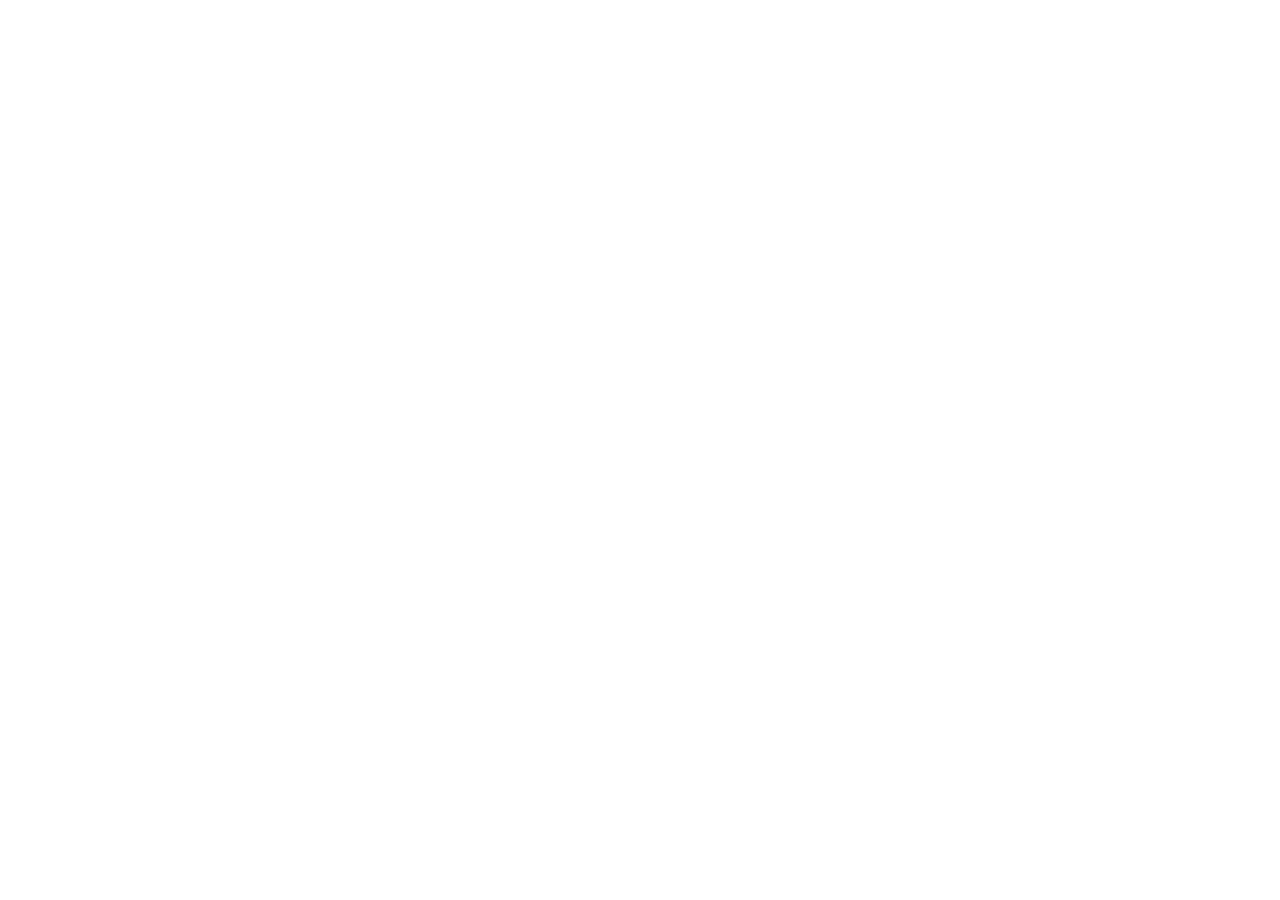
==== commit e5a05ada: "v2.2.1: full sync from integrated_v2 + rezygisk fix" ====
--- a/module/webroot/index.html
+++ b/module/webroot/index.html
@@ -1,380 +1,105 @@
-<!doctype html>
-<html lang="en">
-<head>
-<meta charset="utf-8">
-<meta name="viewport" content="width=device-width,initial-scale=1,viewport-fit=cover">
-<meta name="color-scheme" content="light dark">
-<title>TieJia</title>
-<script>
-window.__statusPromise=fetch('./status.json').then(function(r){return r.ok?r.json():null}).catch(function(){return null});
-</script>
-<style>
-:root{
-  --bg:#fafafa; --fg:#0a0a0a; --muted:#8a8a8e;
-  --line:rgba(0,0,0,.06); --card:#ffffff;
-  --slider:#e3e3e8; --accent:#10b981; --accent-2:#059669;
-  --tg:#229ED9; --heart:#e0245e;
-  --shadow:0 1px 2px rgba(0,0,0,.04),0 4px 12px rgba(0,0,0,.04);
-  --shadow-pop:0 8px 28px rgba(0,0,0,.12),0 2px 8px rgba(0,0,0,.06);
-}
-@media (prefers-color-scheme: dark){
-  :root{
-    --bg:#000; --fg:#f5f5f7; --muted:#7f7f86;
-    --line:rgba(255,255,255,.07); --card:#161618;
-    --slider:#2c2c2e; --accent:#34d399; --accent-2:#10b981;
-    --tg:#2AABEE;
-    --shadow:0 1px 2px rgba(0,0,0,.4),0 4px 12px rgba(0,0,0,.18);
-    --shadow-pop:0 12px 32px rgba(0,0,0,.45),0 2px 8px rgba(0,0,0,.3);
-  }
-}
-*{box-sizing:border-box;-webkit-tap-highlight-color:transparent}
-[hidden]{display:none!important}
-html,body{margin:0;background:var(--bg);color:var(--fg)}
-body{
-  font:15px/1.45 -apple-system,system-ui,"SF Pro Text","Segoe UI",Roboto,sans-serif;
-  padding:28px 18px 40px;
-  padding-top:max(28px,env(safe-area-inset-top));
-  padding-bottom:max(40px,env(safe-area-inset-bottom));
-  padding-left:max(18px,env(safe-area-inset-left));
-  padding-right:max(18px,env(safe-area-inset-right));
-  max-width:520px;margin:0 auto;
-  -webkit-font-smoothing:antialiased;
-  text-rendering:optimizeLegibility;
-}
-.hd{margin:0 0 28px;display:flex;align-items:flex-end;gap:10px;flex-wrap:wrap}
-h1{
-  margin:0;font-size:30px;font-weight:700;letter-spacing:-.028em;line-height:1;
-  background:linear-gradient(135deg,var(--fg) 30%,var(--accent) 130%);
-  -webkit-background-clip:text;background-clip:text;color:transparent;
-}
-.ver{
-  color:var(--muted);font-size:12px;font-variant-numeric:tabular-nums;
-  font-weight:500;padding:3px 8px;border-radius:6px;
-  background:var(--card);box-shadow:var(--shadow);
-}
-.status{
-  display:flex;align-items:center;justify-content:space-between;
-  margin:0 0 22px;padding:14px 16px;
-  background:var(--card);border-radius:14px;box-shadow:var(--shadow);
-  animation:rise .4s cubic-bezier(.2,.7,.2,1) both;
-}
-.status-l{display:flex;align-items:center;gap:10px;color:var(--muted);font-size:13px}
-.status-dot{
-  width:8px;height:8px;border-radius:50%;background:var(--accent);
-  box-shadow:0 0 0 0 var(--accent);
-  animation:pulse 2.2s ease-out infinite;
-}
-.status-val{font-size:17px;letter-spacing:.06em;line-height:1}
-.status-r{display:flex;align-items:center;gap:10px}
-.kb-name{font-size:12px;color:var(--muted);font-weight:500;font-variant-numeric:tabular-nums;white-space:nowrap}
-@keyframes pulse{
-  0%{box-shadow:0 0 0 0 color-mix(in srgb,var(--accent) 55%,transparent)}
-  70%{box-shadow:0 0 0 10px transparent}
-  100%{box-shadow:0 0 0 0 transparent}
-}
-.lbl{
-  font-size:11px;text-transform:uppercase;letter-spacing:.08em;
-  color:var(--muted);margin:0 0 8px 14px;font-weight:600;
-}
-.card{
-  background:var(--card);border-radius:16px;
-  box-shadow:var(--shadow);overflow:hidden;margin-bottom:22px;
-}
-.row{
-  display:flex;align-items:center;padding:13px 16px;min-height:58px;gap:13px;
-  transition:background .15s;
-}
-.row+.row{border-top:1px solid var(--line)}
-.row-ic{
-  width:30px;height:30px;flex-shrink:0;border-radius:8px;
-  display:flex;align-items:center;justify-content:center;
-  color:var(--muted);background:color-mix(in srgb,var(--muted) 8%,transparent);
-}
-.row-ic svg{width:17px;height:17px;display:block}
-.row-lbl{flex:1;min-width:0}
-.row-t{font-size:15px;font-weight:500;line-height:1.25}
-.row-s{font-size:12px;color:var(--muted);margin-top:2px;line-height:1.3}
-.sw{position:relative;width:46px;height:28px;flex-shrink:0}
-.sw input{opacity:0;width:0;height:0;position:absolute}
-.sw .sl{
-  position:absolute;inset:0;background:var(--slider);
-  border-radius:28px;cursor:pointer;
-  transition:background .22s cubic-bezier(.2,.7,.2,1);
-}
-.sw .sl::before{
-  content:"";position:absolute;left:2px;top:2px;width:24px;height:24px;
-  background:#fff;border-radius:50%;
-  box-shadow:0 1px 2px rgba(0,0,0,.18),0 2px 6px rgba(0,0,0,.12);
-  transition:transform .26s cubic-bezier(.34,1.56,.64,1);
-}
-.sw input:checked + .sl{background:var(--accent)}
-.sw input:checked + .sl::before{transform:translateX(18px)}
-[dir="rtl"] .sw input:checked + .sl::before{transform:translateX(-18px)}
-.int-wrap{display:flex;align-items:baseline;gap:5px}
-.int{
-  appearance:none;-webkit-appearance:none;-moz-appearance:textfield;
-  background:color-mix(in srgb,var(--muted) 8%,transparent);
-  border:0;color:var(--fg);
-  font:600 15px/1 inherit;font-family:inherit;font-variant-numeric:tabular-nums;
-  width:54px;padding:7px 8px;border-radius:8px;text-align:center;
-  transition:background .15s;
-}
-.int:focus{outline:0;background:color-mix(in srgb,var(--accent) 14%,transparent)}
-.int::-webkit-inner-spin-button,
-.int::-webkit-outer-spin-button{-webkit-appearance:none;margin:0}
-.int-unit{color:var(--muted);font-size:13px}
-.ck-actions{display:flex;align-items:center;gap:8px;flex-shrink:0}
-.icon-btn{
-  width:34px;height:34px;flex-shrink:0;border:0;border-radius:9px;
-  background:color-mix(in srgb,var(--muted) 10%,transparent);
-  color:var(--muted);cursor:pointer;padding:0;
-  display:flex;align-items:center;justify-content:center;
-  -webkit-appearance:none;
-  transition:background .15s,color .15s,transform .12s;
-}
-.icon-btn:hover{color:var(--fg)}
-.icon-btn:active{transform:scale(.92)}
-.icon-btn svg{width:17px;height:17px;display:block}
-.icon-btn.danger:hover{color:#ef4444;background:color-mix(in srgb,#ef4444 14%,transparent)}
-.row{transition:background .15s,opacity .25s}
-.row.disabled{opacity:.42;pointer-events:none}
-#ckName{cursor:pointer}
-#ckName.ck-sel{font-size:13px;font-weight:500}
-#ckFileRow{
-  max-height:0;min-height:0;opacity:0;overflow:hidden;
-  padding-top:0;padding-bottom:0;border-top:0;
-  transition:max-height .3s cubic-bezier(.2,.7,.2,1),opacity .24s ease,
-             padding .3s cubic-bezier(.2,.7,.2,1);
-}
-#ckFileRow.ck-open{
-  max-height:88px;min-height:58px;opacity:1;
-  padding-top:13px;padding-bottom:13px;border-top:1px solid var(--line);
-}
-.fm{
-  position:fixed;inset:0;z-index:50;background:rgba(0,0,0,.55);
-  display:flex;align-items:center;justify-content:center;padding:16px;
-  padding-top:max(16px,env(safe-area-inset-top));
-  padding-bottom:max(16px,env(safe-area-inset-bottom));
-  animation:fmfade .2s ease both;
-}
-@keyframes fmfade{from{opacity:0}to{opacity:1}}
-.fm-box{
-  background:var(--card);width:100%;max-width:460px;height:80vh;max-height:660px;
-  border-radius:26px;display:flex;flex-direction:column;overflow:hidden;
-  box-shadow:var(--shadow-pop);
-  animation:fmpop .3s cubic-bezier(.34,1.28,.64,1) both;
-}
-@keyframes fmpop{from{opacity:0;transform:scale(.93)}to{opacity:1;transform:none}}
-.fm-bar{display:flex;align-items:center;gap:6px;padding:14px 12px 10px}
-.fm-crumb{
-  flex:1;min-width:0;overflow-x:auto;white-space:nowrap;font-size:13.5px;
-  scrollbar-width:none;-ms-overflow-style:none;padding:2px 2px;
-}
-.fm-crumb::-webkit-scrollbar{display:none}
-.fm-seg{cursor:pointer;color:var(--fg);font-weight:500}
-.fm-seg:last-child{color:var(--muted)}
-.fm-sep{color:var(--muted);padding:0 5px}
-#fmSort{width:auto;padding:0 12px;height:34px;font-size:12px;font-weight:600;flex-shrink:0}
-.fm-list{
-  flex:1;overflow-y:auto;padding:6px 8px;-webkit-overflow-scrolling:touch;
-  transition:transform .16s ease,opacity .16s ease;
-  will-change:transform,opacity;
-}
-.fm-list.switching{transform:scale(.97);opacity:0}
-.fm-item{
-  display:flex;align-items:center;gap:12px;padding:11px 12px;border-radius:13px;
-  cursor:pointer;transition:background .12s;
-}
-.fm-item:active{background:color-mix(in srgb,var(--muted) 15%,transparent)}
-.fm-ic{width:26px;height:26px;flex-shrink:0;display:flex;align-items:center;justify-content:center;color:var(--muted)}
-.fm-ic svg{width:21px;height:21px;display:block}
-.fm-ic.dir{color:var(--accent)}
-.fm-info{flex:1;min-width:0}
-.fm-nm{font-size:14px;white-space:nowrap;overflow:hidden;text-overflow:ellipsis}
-.fm-sub{font-size:11px;color:var(--muted);margin-top:1px;font-variant-numeric:tabular-nums}
-.fm-empty{text-align:center;color:var(--muted);font-size:13px;padding:36px 16px}
-.fm-foot{display:flex;justify-content:flex-end;padding:8px 12px 12px;border-top:1px solid var(--line)}
-.fm-cancel{
-  background:transparent;border:0;color:var(--accent);cursor:pointer;
-  font:600 14px/1 inherit;font-family:inherit;padding:9px 16px;border-radius:11px;
-  transition:background .14s;
-}
-.fm-cancel:active{background:color-mix(in srgb,var(--accent) 14%,transparent)}
-.lang-btn{
-  position:fixed;top:env(safe-area-inset-top,0);right:0;
-  margin:18px;width:38px;height:38px;border-radius:50%;
-  background:var(--card);border:0;color:var(--fg);
-  font-size:17px;cursor:pointer;line-height:1;padding:0;
-  box-shadow:var(--shadow);
-  -webkit-appearance:none;
-  transition:transform .15s,box-shadow .15s;
-  z-index:5;
-}
-.lang-btn:hover{box-shadow:var(--shadow-pop)}
-.lang-btn:active{transform:scale(.92)}
-.lang-pop{
-  position:fixed;top:64px;right:18px;
-  background:var(--card);border-radius:14px;
-  padding:6px 0;min-width:172px;max-height:70vh;overflow:auto;
-  box-shadow:var(--shadow-pop);
-  z-index:10;
-  animation:popin .18s cubic-bezier(.34,1.56,.64,1) both;
-  transform-origin:top right;
-}
-@keyframes popin{from{opacity:0;transform:scale(.92)}to{opacity:1;transform:none}}
-.lang-pop button{
-  display:flex;align-items:center;justify-content:space-between;
-  width:100%;text-align:left;background:transparent;border:0;
-  color:var(--fg);padding:10px 16px;
-  font:14px/1.2 inherit;font-family:inherit;cursor:pointer;
-}
-.lang-pop button:hover{background:color-mix(in srgb,var(--muted) 10%,transparent)}
-.lang-pop button.active{color:var(--accent);font-weight:600}
-.lang-pop button.active::after{content:"✓";font-size:13px;opacity:.9}
-@keyframes rise{from{opacity:0;transform:translateY(8px)}to{opacity:1;transform:none}}
-.hd,.lbl,.card{animation:rise .4s cubic-bezier(.2,.7,.2,1) both}
-.lbl{animation-delay:.06s}
-.card{animation-delay:.10s}
-@media (prefers-reduced-motion: reduce){
-  *,*::before,*::after{
-    animation-duration:.001ms!important;
-    transition-duration:.001ms!important;
-  }
-}
-</style>
-</head>
-<body>
+<!DOCTYPE html>
+<html id="main_html" lang="en" dir="none">
+  <head>
+    <meta name="viewport" content="initial-scale=1, width=device-width" />
+    <meta name="viewport" content="viewport-fit=cover" />
+    <meta name="viewport" content="width=device-width, initial-scale=1.0" />
 
-<button id="langBtn" class="lang-btn" aria-label="Language">🌐</button>
-<div id="langPop" class="lang-pop" hidden></div>
+    <link rel="stylesheet" type="text/css" href="https://mui.kernelsu.org/internal/insets.css">
 
-<div class="hd">
-  <h1>TieJia</h1>
-  <div class="ver" id="ver">—</div>
-</div>
+    <link rel="stylesheet" href="fonts/header.css">
+    <link rel="stylesheet" href="index.css">
+    <link rel="stylesheet" href="css/index.css">
+    <link rel="stylesheet" href="css/icons.css">
 
-<div class="status" id="statusRow" hidden>
-  <span class="status-l">
-    <span class="status-dot" id="statusDot"></span>
-    <span data-i="status">Keybox status</span>
-  </span>
-  <span class="status-r">
-    <span class="kb-name" id="kbName"></span>
-    <span class="status-val" id="statusVal">—</span>
-  </span>
-</div>
+    <script src="js/pages/pageLoader.js" type="module"></script>
+    <script src="js/preloader.js" type="module"></script>
+  </head>
+  <body id="main_body">
+    <!-- INFO: Loading screen -->
+    <div id="loading_screen">
+      <div id="backport_errorh" class="loader"></div>
+    </div>
 
-<div class="lbl" data-i="auto">Auto-update</div>
-<div class="card">
+    <div id="minipage_content">
+      <!-- INFO: Dynamically replaced -->
+    </div>
 
-  <div class="row">
-    <div class="row-ic">
-      <svg viewBox="0 0 24 24" fill="none" stroke="currentColor" stroke-width="1.8" stroke-linecap="round" stroke-linejoin="round"><path d="M5 12c0-3.866 3.134-7 7-7s7 3.134 7 7v1"/><path d="M12 9v4c0 1.105.895 2 2 2"/><path d="M9 18c.6-1 1-2.5 1-5"/><path d="M16 19c-.667-.667-1-2-1-4"/></svg>
+    <div id="page_content">
+      <!-- INFO: Dynamically replaced -->
     </div>
-    <div class="row-lbl">
-      <div class="row-t" data-i="fp_t">Fingerprint</div>
-      <div class="row-s" data-i="fp_s">Hourly Pixel Canary refresh</div>
+
+    <!-- INFO: Bottom navbar -->
+    <div id="navbar_support_div">
+      <div id="navbar" class="radios">
+        <div class="navicon_support nav_dimc">
+          <input id="n_home" type="radio" name="navbutton" value="home"/>
+          <label class="radio nav_dimc" for="n_home">
+
+            <div class="navicon_support nav_dimc" style="display: grid; place-items: center;">
+              <div class="navicon_support nav_dimc" style="display: grid; place-items: center; width: 65px;">
+                <div style="grid-area: 1 / 1;" id="ni_home"></div>
+                <div style="grid-area: 1 / 1;" id="nibg_home" class="navicon"></div>
+              </div>
+              <div id="nav_home_title" class="navtitle nav_dimc">Home</div>
+            </div>
+          </label>
+        </div>
+
+        <div class="navicon_support nav_dimc">
+          <input id="n_modules" type="radio" name="navbutton" value="modules"/>
+          <label class="radio nav_dimc" for="n_modules">
+
+            <div class="navicon_support nav_dimc" style="display: grid; place-items: center;">
+              <div class="navicon_support nav_dimc" style="display: grid; place-items: center; width: 65px;">
+                <div style="grid-area: 1 / 1;" id="ni_modules"></div>
+                <div style="grid-area: 1 / 1;" id="nibg_modules" class="navicon"></div>
+              </div>
+              <div id="nav_modules_title" class="navtitle nav_dimc">Modules</div>
+            </div>
+          </label>
+        </div>
+
+        <div class="navicon_support nav_dimc">
+          <input id="n_actions" type="radio" name="navbutton" value="actions"/>
+          <label class="radio nav_dimc" for="n_actions">
+
+            <div class="navicon_support nav_dimc" style="display: grid; place-items: center;">
+              <div class="navicon_support nav_dimc" style="display: grid; place-items: center; width: 65px;">
+                <div style="grid-area: 1 / 1;" id="ni_actions"></div>
+                <div style="grid-area: 1 / 1;" id="nibg_actions" class="navicon"></div>
+              </div>
+              <div id="nav_actions_title" class="navtitle nav_dimc">Actions</div>
+            </div>
+
+          </label>
+        </div>
+
+        <div class="navicon_support nav_dimc">
+          <input id="n_settings" type="radio" name="navbutton" value="settings"/>
+          <label class="radio nav_dimc" for="n_settings">
+
+            <div class="navicon_support nav_dimc" style="display: grid; place-items: center;">
+              <div class="navicon_support nav_dimc" style="display: grid; place-items: center; width: 65px;">
+                <div style="grid-area: 1 / 1;" id="ni_settings"></div>
+                <div style="grid-area: 1 / 1;" id="nibg_settings" class="navicon"></div>
+              </div>
+              <div id="nav_settings_title" class="navtitle nav_dimc">Settings</div>
+            </div>
+          </label>
+        </div>
+        <!-- INFO: Below are mini page options, they don't not show in the navbar. It use for a way to go back to main pages -->
+        <div style="display: none;">
+          <input id="n_mini_settings_language" style="display: none;" type="radio" name="navbutton" value="mini_settings_language"/>
+          <div id="ni_mini_settings_language" style="display: none;"></div>
+          <div id="nibg_mini_settings_language" style="display: none;"></div>
+        </div>
+        <div style="display: none;">
+          <input id="n_mini_settings_theme" style="display: none;" type="radio" name="navbutton" value="mini_settings_theme"/>
+          <div id="ni_mini_settings_theme" style="display: none;"></div>
+          <div id="nibg_mini_settings_theme" style="display: none;"></div>
+        </div>
+      </div>
     </div>
-    <label class="sw"><input type="checkbox" id="fp"><span class="sl"></span></label>
-  </div>
-
-  <div class="row">
-    <div class="row-ic">
-      <svg viewBox="0 0 24 24" fill="none" stroke="currentColor" stroke-width="1.8" stroke-linecap="round" stroke-linejoin="round"><circle cx="8" cy="14" r="3.5"/><path d="m11 12 9-9"/><path d="m15 7 3 3"/><path d="m18 4 3 3"/></svg>
-    </div>
-    <div class="row-lbl">
-      <div class="row-t" data-i="kb_t">Keybox</div>
-      <div class="row-s" data-i="kb_s">Hourly check, only writes if newer</div>
-    </div>
-    <label class="sw"><input type="checkbox" id="kb"><span class="sl"></span></label>
-  </div>
-
-  <div class="row">
-    <div class="row-ic">
-      <svg viewBox="0 0 24 24" fill="none" stroke="currentColor" stroke-width="1.8" stroke-linecap="round" stroke-linejoin="round"><circle cx="12" cy="12" r="2.5"/><path d="M16.5 7.5a6 6 0 0 1 0 9"/><path d="M7.5 16.5a6 6 0 0 1 0-9"/><path d="M19.5 4.5a10 10 0 0 1 0 15"/><path d="M4.5 19.5a10 10 0 0 1 0-15"/></svg>
-    </div>
-    <div class="row-lbl">
-      <div class="row-t" data-i="ind_t">Status indicator</div>
-      <div class="row-s" data-i="ind_s">Show status prefix in description</div>
-    </div>
-    <label class="sw"><input type="checkbox" id="ind"><span class="sl"></span></label>
-  </div>
-
-  <div class="row">
-    <div class="row-ic">
-      <svg viewBox="0 0 24 24" fill="none" stroke="currentColor" stroke-width="1.8" stroke-linecap="round" stroke-linejoin="round"><path d="M12 3 4 6v6c0 4.5 3.5 8.5 8 9 4.5-.5 8-4.5 8-9V6z"/><path d="m9 12 2 2 4-4"/></svg>
-    </div>
-    <div class="row-lbl">
-      <div class="row-t" data-i="rs_t">Block ROM spoof</div>
-      <div class="row-s" data-i="rs_s">Disable PixelProps / pihooks engines</div>
-    </div>
-    <label class="sw"><input type="checkbox" id="rs"><span class="sl"></span></label>
-  </div>
-
-  <div class="row">
-    <div class="row-ic">
-      <svg viewBox="0 0 24 24" fill="none" stroke="currentColor" stroke-width="1.8" stroke-linecap="round" stroke-linejoin="round"><circle cx="12" cy="12" r="9"/><path d="M12 7v5l3 2"/></svg>
-    </div>
-    <div class="row-lbl">
-      <div class="row-t" data-i="int_t">Check every</div>
-    </div>
-    <div class="int-wrap">
-      <input id="int" class="int" type="number" min="1" step="1" inputmode="numeric" value="60">
-      <span class="int-unit">min</span>
-    </div>
-  </div>
-
-</div>
-
-<div class="lbl" data-i="ckbx">Custom keybox</div>
-<div class="card">
-  <div class="row">
-    <div class="row-ic">
-      <svg viewBox="0 0 24 24" fill="none" stroke="currentColor" stroke-width="1.8" stroke-linecap="round" stroke-linejoin="round"><circle cx="8" cy="14" r="3.5"/><path d="m11 12 9-9"/><path d="m15 7 3 3"/><path d="m18 4 3 3"/></svg>
-    </div>
-    <div class="row-lbl">
-      <div class="row-t" data-i="ck_t">Custom keybox</div>
-      <div class="row-s" data-i="ck_s">Use your own keybox — auto-fetch off</div>
-    </div>
-    <label class="sw"><input type="checkbox" id="ck"><span class="sl"></span></label>
-  </div>
-  <div class="row" id="ckFileRow">
-    <div class="row-ic">
-      <svg viewBox="0 0 24 24" fill="none" stroke="currentColor" stroke-width="1.8" stroke-linecap="round" stroke-linejoin="round"><path d="M14 3v4a1 1 0 0 0 1 1h4"/><path d="M17 21H7a2 2 0 0 1-2-2V5a2 2 0 0 1 2-2h7l5 5v11a2 2 0 0 1-2 2z"/></svg>
-    </div>
-    <div class="row-lbl">
-      <div class="row-t" id="ckName" data-i="ck_pick">Select keybox file</div>
-      <div class="row-s" id="ckSize" data-i="ck_none">No file selected</div>
-    </div>
-    <div class="ck-actions">
-      <button class="icon-btn" id="ckPick" type="button" aria-label="Select">
-        <svg viewBox="0 0 24 24" fill="none" stroke="currentColor" stroke-width="1.8" stroke-linecap="round" stroke-linejoin="round"><path d="M4 20h16a1 1 0 0 0 1-1V8a1 1 0 0 0-1-1h-8l-2-2H4a1 1 0 0 0-1 1v13a1 1 0 0 0 1 1z"/></svg>
-      </button>
-      <button class="icon-btn danger" id="ckDel" type="button" aria-label="Delete" hidden>
-        <svg viewBox="0 0 24 24" fill="none" stroke="currentColor" stroke-width="1.8" stroke-linecap="round" stroke-linejoin="round"><path d="M4 7h16"/><path d="M10 11v6M14 11v6"/><path d="M6 7l1 13a1 1 0 0 0 1 1h8a1 1 0 0 0 1-1l1-13"/><path d="M9 7V4a1 1 0 0 1 1-1h4a1 1 0 0 1 1 1v3"/></svg>
-      </button>
-    </div>
-  </div>
-</div>
-
-<div class="fm" id="fm" hidden>
-  <div class="fm-box">
-    <div class="fm-bar">
-      <button class="icon-btn" id="fmUp" type="button" aria-label="Back">
-        <svg viewBox="0 0 24 24" fill="none" stroke="currentColor" stroke-width="1.9" stroke-linecap="round" stroke-linejoin="round"><path d="M19 12H5"/><path d="m12 19-7-7 7-7"/></svg>
-      </button>
-      <div class="fm-crumb" id="fmPath"></div>
-      <button class="icon-btn" id="fmSort" type="button" aria-label="Sort"><span id="fmSortLbl">A–Z</span></button>
-    </div>
-    <div class="fm-list" id="fmList"></div>
-    <div class="fm-foot">
-      <button class="fm-cancel" id="fmClose" type="button" data-i="fm_cancel">Cancel</button>
-    </div>
-  </div>
-</div>
-
-<script>"use strict";(()=>{var _t={auto:"Auto-update",fp_t:"Fingerprint",fp_s:"Hourly Pixel Canary refresh",kb_t:"Keybox",kb_s:"Hourly check, only writes if newer",status:"Keybox status",ind_t:"Status indicator",ind_s:"Show status prefix in description",rs_t:"Block ROM spoof",rs_s:"Disable PixelProps / pihooks engines",int_t:"Check every",ckbx:"Custom keybox",ck_t:"Custom keybox",ck_s:"Use your own keybox \u2014 auto-fetch off",ck_pick:"Select keybox file",ck_none:"No file selected",ck_have:"keybox.xml",ck_bad:"Not a valid keybox",ck_sel:"Selected keybox:",fm_new:"Newest",fm_old:"Oldest",fm_empty:"Empty folder",fm_cancel:"Cancel"},bt={auto:"\u81EA\u52A8\u66F4\u65B0",fp_t:"\u6307\u7EB9",fp_s:"\u6BCF\u5C0F\u65F6\u4ECE Pixel Canary \u5237\u65B0",kb_t:"Keybox",kb_s:"\u6BCF\u5C0F\u65F6\u68C0\u67E5\uFF0C\u4EC5\u5728\u66F4\u65B0\u65F6\u5199\u5165",status:"Keybox \u72B6\u6001",ind_t:"\u72B6\u6001\u6307\u793A",ind_s:"\u5728\u63CF\u8FF0\u4E2D\u663E\u793A\u72B6\u6001\u524D\u7F00",rs_t:"\u5C4F\u853D ROM \u4F2A\u88C5",rs_s:"\u7981\u7528 PixelProps / pihooks",int_t:"\u68C0\u67E5\u95F4\u9694",ckbx:"\u81EA\u5B9A\u4E49\u5BC6\u94A5",ck_t:"\u81EA\u5B9A\u4E49\u5BC6\u94A5",ck_s:"\u4F7F\u7528\u81EA\u5DF1\u7684\u5BC6\u94A5 \u2014 \u5173\u95ED\u81EA\u52A8\u83B7\u53D6",ck_pick:"\u9009\u62E9\u5BC6\u94A5\u6587\u4EF6",ck_none:"\u672A\u9009\u62E9\u6587\u4EF6",ck_have:"keybox.xml",ck_bad:"\u4E0D\u662F\u6709\u6548\u7684\u5BC6\u94A5\u6587\u4EF6",ck_sel:"\u5DF2\u9009\u5BC6\u94A5\uFF1A",fm_new:"\u6700\u65B0",fm_old:"\u6700\u65E7",fm_empty:"\u7A7A\u6587\u4EF6\u5939",fm_cancel:"\u53D6\u6D88"},vt={auto:"\u0410\u0432\u0442\u043E\u043E\u0431\u043D\u043E\u0432\u043B\u0435\u043D\u0438\u0435",fp_t:"Fingerprint",fp_s:"\u0415\u0436\u0435\u0447\u0430\u0441\u043D\u043E \u0441 Pixel Canary",kb_t:"Keybox",kb_s:"\u0415\u0436\u0435\u0447\u0430\u0441\u043D\u043E \u043F\u0440\u043E\u0432\u0435\u0440\u043A\u0430, \u0437\u0430\u043F\u0438\u0441\u044C \u0442\u043E\u043B\u044C\u043A\u043E \u0435\u0441\u043B\u0438 \u043D\u043E\u0432\u0435\u0435",status:"\u0421\u0442\u0430\u0442\u0443\u0441 keybox",ind_t:"\u0418\u043D\u0434\u0438\u043A\u0430\u0442\u043E\u0440",ind_s:"\u041F\u043E\u043A\u0430\u0437\u044B\u0432\u0430\u0442\u044C \u043F\u0440\u0435\u0444\u0438\u043A\u0441 \u0432 \u043E\u043F\u0438\u0441\u0430\u043D\u0438\u0438",rs_t:"\u0411\u043B\u043E\u043A ROM-\u0441\u043F\u0443\u0444\u0430",rs_s:"\u041E\u0442\u043A\u043B\u044E\u0447\u0438\u0442\u044C PixelProps / pihooks",int_t:"\u0418\u043D\u0442\u0435\u0440\u0432\u0430\u043B",ckbx:"",ck_t:"",ck_s:"",ck_pick:"",ck_none:"",ck_have:"",ck_bad:"",ck_sel:"",fm_new:"",fm_old:"",fm_empty:"",fm_cancel:""},p={en:_t,zh:bt,ru:vt},G={en:"English",zh:"\u4E2D\u6587",ru:"\u0420\u0443\u0441\u0441\u043A\u0438\u0439"},yt=new Set(["ar","he","fa","ur"]);function O(){let t=localStorage.getItem("lang");if(t&&t in p)return t;let e=[navigator.language,...navigator.languages||[]];for(let n of e){if(!n)continue;let s=n.split("-")[0].toLowerCase();if(s in p)return s}return"en"}function z(t){let e=p[t];e&&(document.documentElement.lang=t,yt.has(t)&&(document.documentElement.dir="rtl"),document.querySelectorAll("[data-i]").forEach(n=>{let s=n.dataset.i;s in e&&e[s]&&(n.textContent=e[s])}))}function V(t){let e=document.getElementById("langBtn"),n=document.getElementById("langPop");Object.keys(G).filter(i=>i in p).forEach(i=>{let o=document.createElement("button");o.textContent=G[i],i===t&&(o.className="active"),o.addEventListener("click",()=>{localStorage.setItem("lang",i),location.reload()}),n.appendChild(o)}),e.addEventListener("click",i=>{i.stopPropagation(),n.hidden=!n.hidden}),document.addEventListener("click",i=>{!n.hidden&&!n.contains(i.target)&&(n.hidden=!0)})}function r(t){return new Promise(e=>{if(typeof ksu>"u"||!ksu.exec){e({errno:-1,stdout:"",stderr:"no bridge"});return}let n="__cb"+Date.now()+Math.floor(Math.random()*1e6);window[n]=(s,i,o)=>{delete window[n],e({errno:s,stdout:i||"",stderr:o||""})};try{ksu.exec(t,"{}",n)}catch(s){delete window[n],e({errno:-1,stdout:"",stderr:String(s)})}})}var c="/data/adb/tricky_store",x="/data/adb/modules/tricky_store";async function q(t){return(await r(`[ -f "${t}" ] && echo 0 || echo 1`)).stdout.trim()==="1"}async function Y(t){return(await r(`[ -f "${t}" ] && echo 1 || echo 0`)).stdout.trim()==="1"}async function j(t,e){await r(e?`rm -f "${t}"`:`mkdir -p "${c}" && touch "${t}"`)}async function J(t,e){await r(e?`mkdir -p "${c}" && touch "${t}"`:`rm -f "${t}"`)}var X="as_";function U(t,e){try{let n=localStorage.getItem(X+t);return n!==null?n:e}catch{return e}}function Z(t,e){try{localStorage.setItem(X+t,e)}catch{}}var C=c+"/no_auto_fp",$=c+"/no_auto_keybox",T=c+"/no_auto_indicator",N=c+"/no_rom_spoof_block",_=c+"/custom_keybox",d=c+"/keybox.xml",b=c+"/.custom_keybox_name",W=c+"/hourly_interval_sec";async function v(t,e,n){let s=U(t,"");if(s!==""){e.checked=s==="1";return}if(n?.toggles&&t in n.toggles){e.checked=!!n.toggles[t];return}let o={auto_fp:C,auto_keybox:$,indicator:T,rom_spoof_block:N,custom_keybox:_}[t];o&&(e.checked=t==="custom_keybox"?await Y(o):await q(o))}function h(t,e,n,s){e.addEventListener("change",async i=>{let o=i.target.checked;s?await J(n,o):await j(n,o),Z(t,o?"1":"0")})}async function Q(t,e){let n=e?.interval_min;if(n!=null&&n>=1){t.value=String(n);return}let s=U("interval_min","");if(s){t.value=s;return}let i=await r(`cat "${W}" 2>/dev/null`),o=parseInt((i.stdout||"").trim(),10);t.value=String(Number.isFinite(o)&&o>=60?Math.round(o/60):60)}function tt(t){let e=async()=>{let n=parseInt(t.value,10);(!Number.isFinite(n)||n<1)&&(n=60),t.value=String(n),await r(`mkdir -p "${c}" && echo ${n*60} > "${W}"`),Z("interval_min",String(n))};t.addEventListener("blur",e),t.addEventListener("keydown",n=>{n.key==="Enter"&&n.target.blur()})}var m={fm_new:"Newest",fm_old:"Oldest",fm_empty:"Empty folder",fm_cancel:"Cancel",ck_pick:"Select keybox file",ck_none:"No file selected",ck_bad:"Not a valid keybox",ck_sel:"Selected keybox:"};function it(t){m=t}var et='<svg viewBox="0 0 24 24" fill="none" stroke="currentColor" stroke-width="1.8" stroke-linecap="round" stroke-linejoin="round"><path d="M4 20h16a1 1 0 0 0 1-1V8a1 1 0 0 0-1-1h-8l-2-2H4a1 1 0 0 0-1 1v13a1 1 0 0 0 1 1z"/></svg>',xt='<svg viewBox="0 0 24 24" fill="none" stroke="currentColor" stroke-width="1.8" stroke-linecap="round" stroke-linejoin="round"><path d="M14 3v4a1 1 0 0 0 1 1h4"/><path d="M17 21H7a2 2 0 0 1-2-2V5a2 2 0 0 1 2-2h7l5 5v11a2 2 0 0 1-2 2z"/></svg>',g=t=>"'"+String(t).replace(/'/g,"'\\''")+"'",E=t=>t.replace(/[&<>"]/g,e=>({"&":"&amp;","<":"&lt;",">":"&gt;",'"':"&quot;"})[e]||e),rt=t=>new Promise(e=>setTimeout(e,t)),R=t=>{if(!t)return"";let e=new Date(t*1e3),n=s=>String(s).padStart(2,"0");return e.getFullYear()+"-"+n(e.getMonth()+1)+"-"+n(e.getDate())},ct=t=>t>=1048576?(t/1048576).toFixed(1)+" MB":t>=1024?(t/1024).toFixed(1)+" KB":t+" B",at="/storage/emulated/0",a=at,S=0,w=[],F=document.getElementById("fm"),u=document.getElementById("fmList"),I=document.getElementById("fmPath"),ht=document.getElementById("fmSortLbl"),L=[{lbl:"A\u2013Z",cmp:(t,e)=>t.name.localeCompare(e.name)},{lbl:"Z\u2013A",cmp:(t,e)=>e.name.localeCompare(t.name)},{lbl:"",cmp:(t,e)=>e.mtime-t.mtime},{lbl:"",cmp:(t,e)=>t.mtime-e.mtime}];L[2].lbl=m.fm_new||"Newest";L[3].lbl=m.fm_old||"Oldest";function Et(){let t=a.split("/").filter(Boolean),e="",n=t.map(s=>(e+="/"+s,`<span class="fm-seg" data-p="${E(e)}">${E(s)}</span>`));I.innerHTML=n.length?n.join('<span class="fm-sep">\u203A</span>'):'<span class="fm-seg" data-p="/">/</span>',I.scrollLeft=I.scrollWidth}async function lt(t){let e="cd "+g(t)+" 2>/dev/null && stat -c '%F	%s	%Y	%n' * 2>/dev/null",n=await r(e),s=[];return(n.stdout||"").split(`
-`).forEach(i=>{if(!i)return;let o=i.split("	");if(o.length<4)return;let l=o[0]==="directory";!l&&!o[0].startsWith("regular")||s.push({dir:l,size:parseInt(o[1],10)||0,mtime:parseInt(o[2],10)||0,name:o.slice(3).join("	")})}),s}function A(t){ht.textContent=L[S].lbl,Et();let e=L[S].cmp,n=t.filter(o=>o.dir).sort(e),s=t.filter(o=>!o.dir).sort(e),i="";a!=="/"&&(i+='<div class="fm-item" data-up="1"><div class="fm-ic dir">'+et+'</div><div class="fm-info"><div class="fm-nm">..</div></div></div>'),!n.length&&!s.length&&(i+='<div class="fm-empty">'+E(m.fm_empty||"Empty folder")+"</div>");for(let o of[...n,...s]){let l=o.dir?R(o.mtime):ct(o.size)+" \xB7 "+R(o.mtime);i+='<div class="fm-item" data-dir="'+(o.dir?"1":"0")+'" data-name="'+E(o.name)+'"><div class="fm-ic '+(o.dir?"dir":"")+'">'+(o.dir?et:xt)+'</div><div class="fm-info"><div class="fm-nm">'+E(o.name)+'</div><div class="fm-sub">'+l+"</div></div>"}u.innerHTML=i,u.scrollTop=0}async function H(){u.classList.add("switching");let t=lt(a);await rt(90),w=await t,A(w),requestAnimationFrame(()=>u.classList.remove("switching"))}async function wt(){u.classList.add("switching"),await rt(90),A(w),requestAnimationFrame(()=>u.classList.remove("switching"))}function nt(){a!=="/"&&(a=a.replace(/\/[^/]*$/,"")||"/",H())}async function Lt(t,e){if(((await r("head -c 4096 "+g(t)+" 2>/dev/null | grep -qi -e Keybox -e AndroidAttestation && echo ok || echo bad")).stdout||"").trim()!=="ok"){let o=document.getElementById("ckSize");o.textContent=m.ck_bad||"Not a valid keybox",B();return}await r("mkdir -p "+g(c)+" && cp -f "+g(t)+" "+g(d)+" && chmod 600 "+g(d)+" && printf '%s' "+g(e)+" > "+g(b)),B();let s=document.getElementById("ckName"),i=document.getElementById("ckDel");s.textContent=(m.ck_sel||"Selected keybox:")+" "+e,s.classList.add("ck-sel"),i.hidden=!1}async function ot(){a=at,F.hidden=!1,u.classList.remove("switching"),u.innerHTML="",w=await lt(a),A(w)}function B(){F.hidden=!0}var st=!1;function dt(){st||(st=!0,document.getElementById("fmUp").addEventListener("click",nt),document.getElementById("fmSort").addEventListener("click",()=>{S=(S+1)%L.length,wt()}),document.getElementById("fmClose").addEventListener("click",B),I.addEventListener("click",t=>{let e=t.target.closest(".fm-seg");e&&e.dataset.p&&e.dataset.p!==a&&(a=e.dataset.p,H())}),F.addEventListener("click",t=>{t.target===F&&B()}),u.addEventListener("click",t=>{let e=t.target.closest(".fm-item");if(!e)return;if(e.dataset.up){nt();return}let n=e.dataset.name,s=(a==="/"?"":a)+"/"+n;e.dataset.dir==="1"?(a=s,H()):Lt(s,n)}),document.getElementById("ckPick").addEventListener("click",ot),document.getElementById("ckName").addEventListener("click",ot))}var mt="";function ut(t){mt=t}async function P(){let t=document.getElementById("ckName"),e=document.getElementById("ckSize"),n=document.getElementById("ckDel"),i=((await r(`[ -s "${d}" ] && echo "$(wc -c < "${d}")|$(stat -c %Y "${d}" 2>/dev/null)" || echo "0|"`)).stdout||"").trim().split("|"),o=parseInt(i[0],10)||0,l=parseInt(i[1],10)||0;if(o>0){let k=(await r(`cat "${b}" 2>/dev/null`)).stdout.trim();k||(k=mt||"keybox.xml"),t.textContent=(m.ck_sel||"Selected keybox:")+" "+k,t.classList.add("ck-sel"),e.textContent=ct(o)+" \xB7 "+R(l),n.hidden=!1}else t.textContent=m.ck_pick||"Select keybox file",t.classList.remove("ck-sel"),e.textContent=m.ck_none||"No file selected",n.hidden=!0}async function ft(t){let e=document.getElementById("statusRow"),n=document.getElementById("statusVal");if(t?.description&&/[🟢🔴🟡⚫⚪]/.test(t.description)){n.textContent=t.description,e.hidden=!1;return}let i=((await r(`grep -m1 '^description=' "${x}/module.prop" 2>/dev/null | sed -e 's/^description=//' | awk '{print $1}'`)).stdout||"").trim();i&&/[🟢🔴🟡⚫⚪]/.test(i)?(n.textContent=i,e.hidden=!1):e.hidden=!0}async function gt(t){let e=document.getElementById("ver");if(t?.version){e.textContent=t.version;return}let n=await r(`grep '^version=' "${x}/module.prop" 2>/dev/null | cut -d= -f2-`);e.textContent=n.stdout.trim()||"v?"}function kt(t){document.getElementById("kbName").textContent=t||""}function K(t){document.getElementById("ckFileRow").classList.toggle("ck-open",t);let n=document.getElementById("kb").closest(".row");n&&n.classList.toggle("disabled",t)}async function pt(t){t||await r(`sh "${x}/status_fetch.sh" strip`);let n=((await r(`grep -m1 '^description=' "${x}/module.prop" 2>/dev/null | sed -e 's/^description=//' | awk '{print $1}'`)).stdout||"").trim(),s=document.getElementById("statusRow"),i=document.getElementById("statusVal");n&&/[🟢🔴🟡⚫⚪]/.test(n)?(i.textContent=n,s.hidden=!1):s.hidden=!0}var D=O();z(D);var f=p[D];f&&it({fm_new:f.fm_new,fm_old:f.fm_old,fm_empty:f.fm_empty,fm_cancel:f.fm_cancel,ck_pick:f.ck_pick,ck_none:f.ck_none,ck_bad:f.ck_bad,ck_sel:f.ck_sel});async function It(){let t=await(window.__statusPromise||Promise.resolve(null));await gt(t),await ft(t);let e=t?.keybox?.source||"";ut(e),kt(e);let n=document.getElementById("fp"),s=document.getElementById("kb"),i=document.getElementById("ind"),o=document.getElementById("rs"),l=document.getElementById("int");await v("auto_fp",n,t),await v("auto_keybox",s,t),await v("indicator",i,t),await v("rom_spoof_block",o,t),h("auto_fp",n,C,!1),h("auto_keybox",s,$,!1),h("indicator",i,T,!1),h("rom_spoof_block",o,N,!1),i.addEventListener("change",async M=>{await pt(M.target.checked)}),await Q(l,t),tt(l);let k=document.getElementById("ck");await v("custom_keybox",k,t),K(k.checked),await P(),k.addEventListener("change",async M=>{let y=M.target.checked;await r(y?`mkdir -p "${_}" `:`rm -f "${_}"`),y?await r(`mkdir -p "/data/adb/tricky_store" && touch "${_}"`):await r(`rm -f "${_}"`),K(y);try{localStorage.setItem("as_custom_keybox",y?"1":"0")}catch{}y||(await r(`rm -f "${d}" "${b}"`),await P())}),document.getElementById("ckDel").addEventListener("click",async()=>{await r(`rm -f "${d}" "${b}"`),await P()}),dt(),V(D)}setTimeout(It,10);})();
-</script>
-</body>
-</html>
+  </body>
+</html>
--- a/module/webroot/fonts/header.css
+++ b/module/webroot/fonts/header.css
@@ -0,0 +1,4 @@
+@font-face {
+  font-family: "Poppins";
+  src: url("./poppins.ttf");
+}
--- a/module/webroot/index.css
+++ b/module/webroot/index.css
@@ -0,0 +1,116 @@
+.loader {
+  border: 6px solid var(--icon-bc);
+  border-top: 6px solid var(--icon);
+  border-radius: 50%;
+  width: 3em;
+  height: 3em;
+  animation: spin 0.8s linear infinite;
+}
+
+#loading_screen {
+  position: fixed;
+  width: 100%;
+  height: 100%;
+  left: 0;
+  top: 0;
+  background: var(--background);
+  z-index: 9999;
+  justify-content: center;
+  display: flex;
+  align-items: center;
+}
+
+.nav_dimc {
+  background: var(--dim);
+  word-break: break-word;
+}
+
+.radios input[type=radio] {
+  display: none;
+}
+
+.radio input[type=radio] {
+  display: flex;
+  align-items: center;
+  justify-content: center;
+}
+
+#navbar_support_div {
+  position: fixed;
+  z-index: 10;
+}
+
+#navbar {
+  display: flex;
+  position: fixed;
+  z-index: 7;
+  align-items: center;
+  justify-content: space-between;
+  background-color: var(--dim);
+  left: 0; right: 0; bottom: 0;
+  padding: 20px 25px;
+  font-size: 20px;
+}
+
+.navtitle {
+  display: flex;
+  align-items: center;
+  justify-content: center;
+  font-size: small;
+  margin-top: 8px;
+  opacity: 1;
+}
+
+.navicon {
+  background: var(--small-card);
+  display: flex;
+  width: 0;
+  height: 30px;
+  align-items: center;
+  justify-content: center;
+  border-radius: 50px;
+  animation: closeNav 0.15s;
+}
+
+.navicon.show {
+  width: 65px;
+  animation: openNav 0.15s;
+}
+
+@media ((min-width: 850px) and (orientation: landscape)), (max-width: 350px) {
+  #navbar {
+    background-color: var(--desktop-navbar);
+    transform: scale(0.85);
+    left: auto;
+    right: auto;
+    margin-bottom: 30px;
+    border-radius: 60px;
+    padding: 10px 10px;
+  }
+  .navtitle {
+    display: none;
+  }
+  .navicon_support {
+    border-radius: 60px;
+  }
+  #navbar_support_div {
+    display: flex;
+    align-items: center;
+    justify-content: center;
+    position: fixed;
+    bottom: 0;
+    left: 0;
+    width: 100%;
+  }
+  .navicon {
+    background: var(--desktop-navicon);
+    height: 65px;
+    animation: closeNavDesktop 0.15s;
+  }
+  .navicon.show {
+    animation: openNavDesktop 0.15s;
+  }
+  .nav_dimc {
+    background: var(--desktop-navbar);
+  }
+}
--- a/module/webroot/css/index.css
+++ b/module/webroot/css/index.css
@@ -0,0 +1,257 @@
+:root {
+  --background: #141414;
+  --font: #fff;
+  --desc: #c9c9c9;
+  --bright: #8d1d19;
+  --dim: #1c1c1c;
+  --dim-brigther: #3d3d3d;
+  --icon: #494949;
+  --icon-bc: #292929;
+  --small-card: var(--icon-bc);
+  --button: var(--background);
+  --button-enabled: #535353;
+  --desktop-navbar: #252525;
+  --desktop-navicon: #3a3a3a;
+
+  /* Locked Color */
+  --lock: #fff;
+  --font-family: 'Poppins', sans-serif;
+}
+
+* {
+  background-color: var(--background);
+  color: var(--font);
+  font-family: var(--font-family);
+  user-select: none;
+}
+
+body {
+  margin: 0;
+  overscroll-behavior: none;
+
+  /* INFO: WebUI X insets */
+  padding-top: var(--window-inset-top);
+  padding-bottom: var(--window-inset-bottom);
+}
+
+a {
+  text-decoration: none !important;
+}
+
+.header {
+  display: flex;
+  position: sticky;
+  align-items: center;
+  justify-content: space-between;
+  top: 0;
+  inset-inline: 0;
+  padding: 30px 20px 30px 20px;
+  font-size: 20px;
+  z-index: 5;
+}
+
+.panel {
+  display: block;
+  animation: fade-in 0.2s;
+  margin-bottom: 120px;
+}
+
+.card {
+  margin: 0 15px 10px 15px;
+  padding: 15px 15px;
+  border-radius: 15px;
+  color: var(--lock);
+}
+
+.content {
+  padding-bottom: 5px;
+}
+
+.desc {
+  color: var(--desc);
+}
+
+.center {
+  justify-content: center;
+  align-self: center;
+  display: flex;
+}
+
+.small_card {
+  background: var(--small-card);
+  border-radius: 15px;
+  padding: 5px 15px 0 15px;
+  margin: 0px 15px 0 15px;
+  padding-bottom: 5px;
+  justify-content: space-between;
+  display: flex;
+  align-items: center;
+}
+
+.small_card_bg {
+  background-color: var(--small-card);
+}
+
+/* Card type */
+.bright {
+  border: 5px solid var(--bright);
+  background: var(--bright);
+}
+
+.brightc {
+  background: var(--bright);
+  word-break: break-word;
+}
+
+.dim {
+  border: 5px solid var(--dim);
+  background: var(--dim);
+}
+
+.dimc {
+  background: var(--dim);
+  word-break: break-word;
+}
+
+/* Animation KeyFrames */
+@keyframes fade-in {
+  from { opacity: 0; }
+  to { opacity: 1; }
+}
+
+@keyframes fade-out {
+  from { opacity: 1; }
+  to { opacity: 0; }
+}
+
+@keyframes spin {
+  from { transform: rotate(0deg); }
+  to { transform: rotate(360deg); }
+}
+
+@keyframes closeNav {
+  0% { width: 100%; }
+  100% { width: 0%; }
+}
+
+@keyframes openNav {
+  0% { width: 0%; }
+  100% { width: 100%; }
+}
+
+@keyframes closeNavDesktop {
+  0% { transform: scale(1); opacity: 1; }
+  100% { transform: scale(0); opacity: 0; }
+}
+
+@keyframes openNavDesktop {
+  0% { transform: scale(0); opacity: 0; }
+  100% { transform: scale(1); opacity: 1; }
+}
+
+*, *::before, *::after {
+  box-sizing: border-box;
+}
+
+html, body {
+  height: 100%;
+  overflow: hidden;
+}
+
+body {
+  display: flex;
+  flex-direction: column;
+}
+
+#page_content {
+  position: relative;
+  flex: 1;
+  overflow-y: auto;
+  overflow-x: hidden;
+}
+
+.page_loader_main_viewport_transition {
+  overflow: hidden !important;
+  touch-action: none;
+}
+
+.page_loader_main_transition {
+  position: absolute;
+  inset: 0;
+  width: 100%;
+  min-height: 100%;
+  overflow-y: auto;
+  overflow-x: hidden;
+  background: var(--background);
+  transform: translateX(var(--page_loader_main_from, 0%));
+  will-change: transform;
+  z-index: 1;
+}
+
+.page_loader_main_push {
+  animation: pageLoaderMainPush 400ms cubic-bezier(0.2, 0, 0, 1) both;
+}
+
+.page_loader_mini_layer {
+  position: fixed;
+  inset: 0;
+  pointer-events: auto;
+  z-index: 11;
+  background: var(--background);
+  box-shadow: -10px 0 30px rgb(0 0 0 / 20%);
+  overflow-y: auto;
+}
+
+.page_loader_mini_in {
+  animation: pageLoaderMiniIn 240ms cubic-bezier(0.2, 1, 0.3, 1);
+}
+
+.page_loader_mini_out {
+  animation: pageLoaderMiniOut 220ms cubic-bezier(0.4, 0, 1, 1);
+}
+
+@keyframes pageLoaderMainPush {
+  from { transform: translateX(var(--page_loader_main_from, 0%)); }
+  to { transform: translateX(var(--page_loader_main_to, 0%)); }
+}
+
+@keyframes pageLoaderMainIn {
+  0% {
+    transform: translateX(var(--page_loader_main_in_from, 34%));
+    opacity: 0.7;
+  }
+  100% {
+    transform: translateX(0%);
+    opacity: 1;
+  }
+}
+
+@keyframes pageLoaderMainOut {
+  0% {
+    transform: translateX(0%);
+    opacity: 1;
+  }
+  100% {
+    transform: translateX(var(--page_loader_main_out_to, -24%));
+    opacity: 0.55;
+  }
+}
+
+@keyframes pageLoaderMiniIn {
+  0% {
+    transform: translateX(100%);
+  }
+  100% {
+    transform: translateX(0%);
+  }
+}
+
+@keyframes pageLoaderMiniOut {
+  0% {
+    transform: translateX(0%);
+  }
+  100% {
+    transform: translateX(100%);
+  }
+}
+
--- a/module/webroot/css/icons.css
+++ b/module/webroot/css/icons.css
@@ -0,0 +1,59 @@
+/* Dark */
+#ni_home {
+  background: url(../assets/home/outlined.svg);
+  width: 24px;
+  height: 24px;
+  z-index: 10;
+  filter: var(--icon-filter, invert(1));
+}
+
+#ni_modules {
+  background: url(../assets/modules/outlined.svg);
+  width: 24px;
+  height: 24px;
+  z-index: 10;
+  filter: var(--icon-filter, invert(1));
+}
+
+#ni_actions {
+  background: url(../assets/actions/outlined.svg);
+  width: 24px;
+  height: 24px;
+  z-index: 10;
+  filter: var(--icon-filter, invert(1));
+}
+
+#ni_settings {
+  background: url(../assets/settings/outlined.svg);
+  width: 24px;
+  height: 24px;
+  z-index: 10;
+  filter: var(--icon-filter, invert(1));
+}
+
+.back_icon {
+  background: url(../assets/back.svg);
+  width: 24px;
+  height: 24px;
+  z-index: 10;
+  filter: var(--icon-filter, invert(1));
+}
+
+.close_icon {
+  background: url(../assets/back.svg);
+  width: 24px;
+  height: 24px;
+  z-index: 10;
+  filter: var(--icon-filter, invert(1));
+}
+
+.back_icon {
+  background: url(../assets/back.svg);
+  z-index: 10;
+  filter: var(--icon-filter, invert(1));
+}
+
+/* Light */
+.light_icon_mode {
+  filter: invert(0.3) !important;
+}
